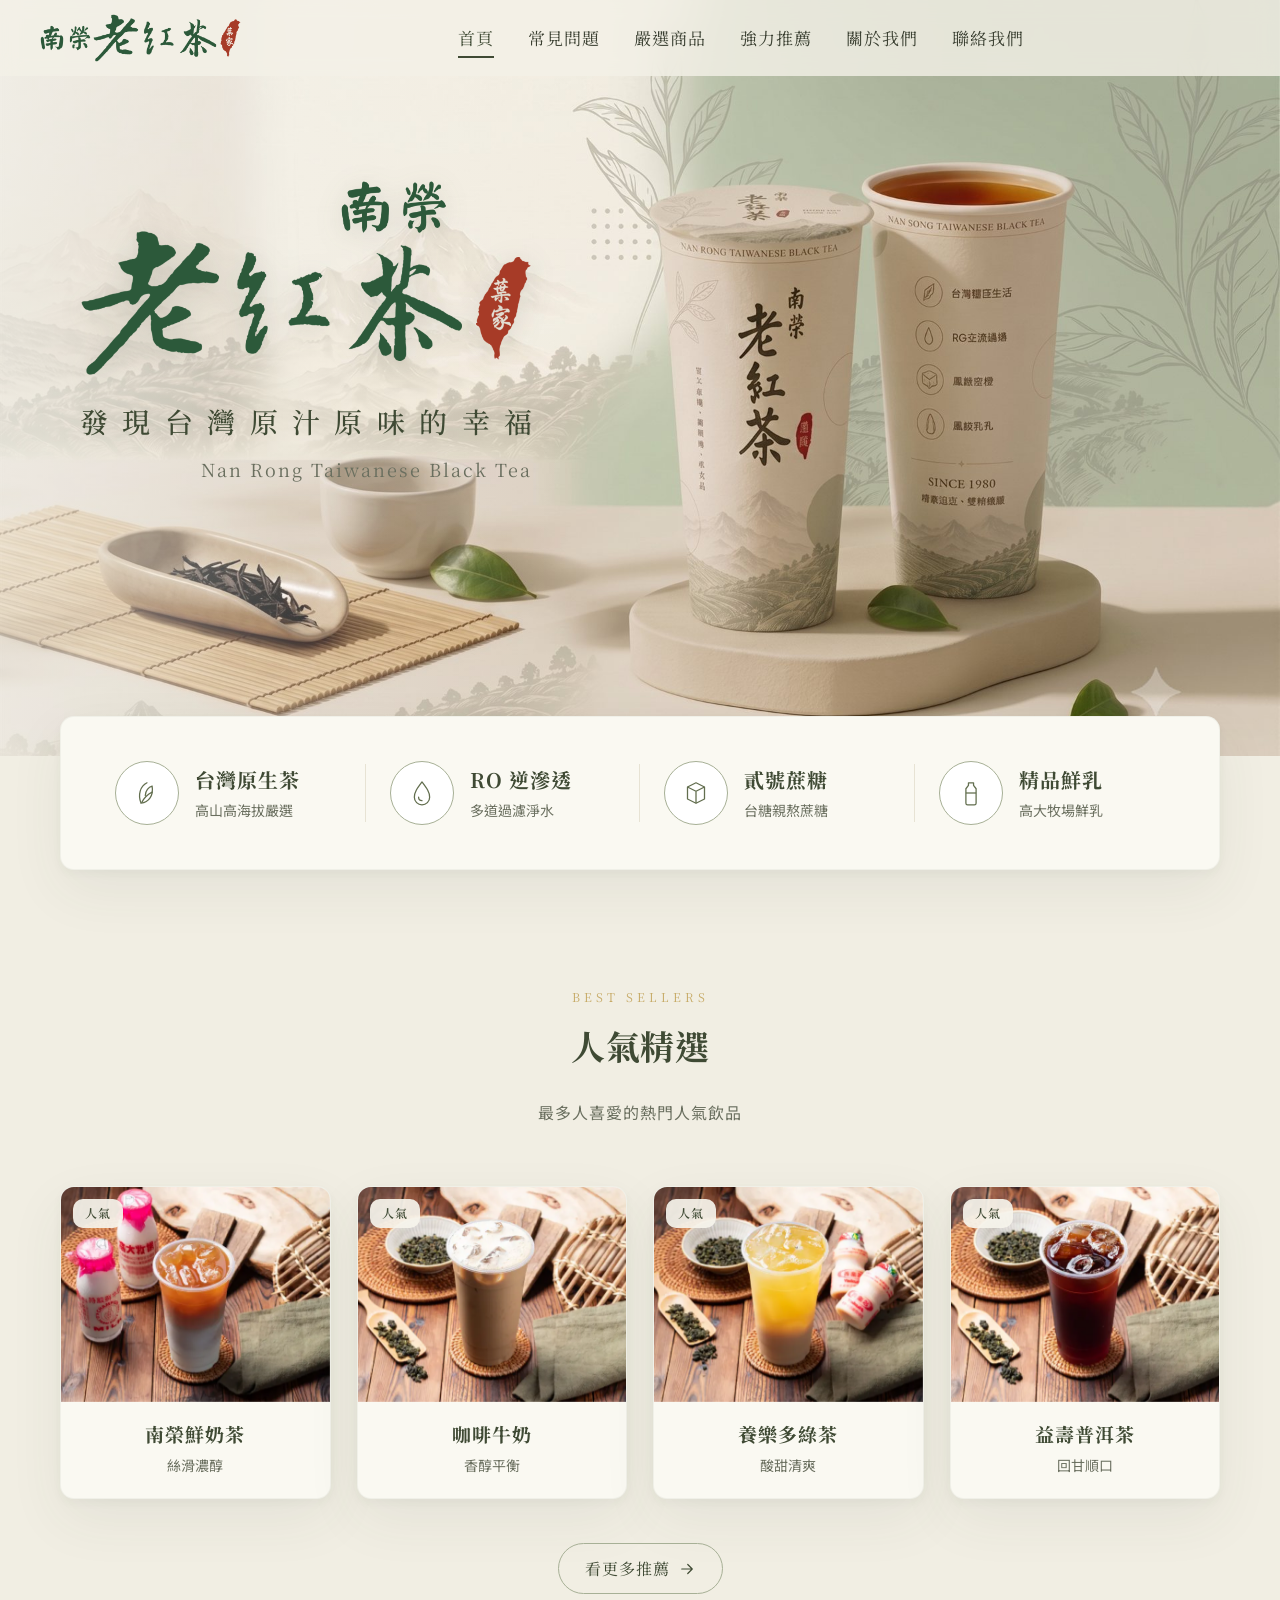
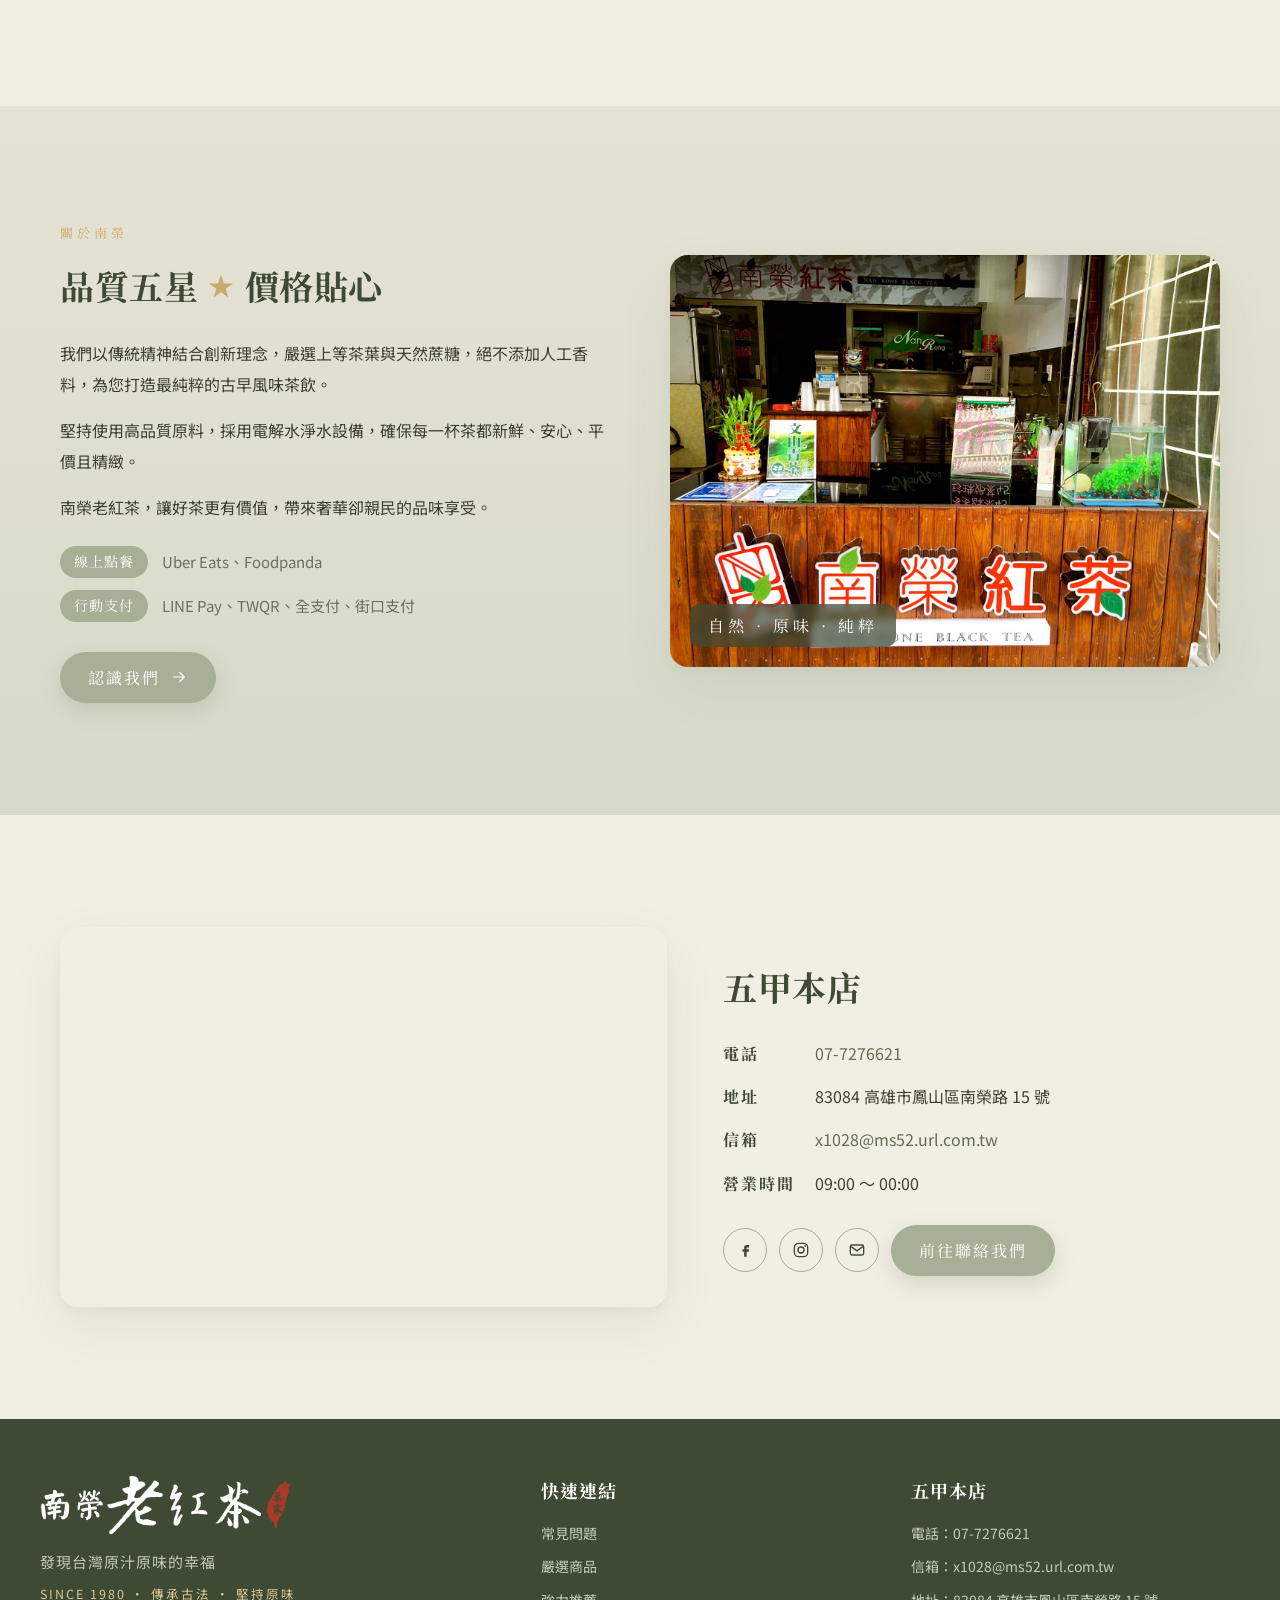
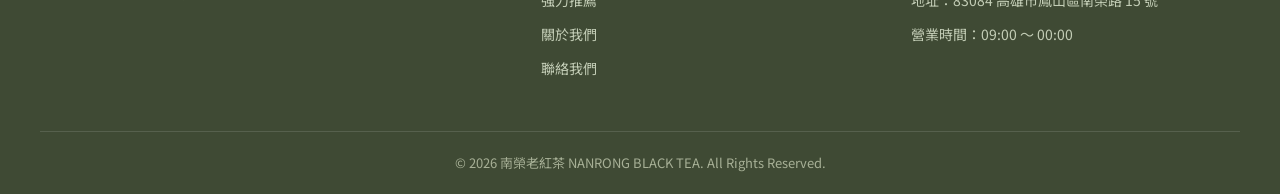
==== index.html @ d25c016e "feat: 效能與 SEO 優化、FAQ 角落裝飾、修正電話連結 - FAQ 新增極簡茶枝線稿裝飾（品牌 sage 色、低透明、手機隱藏） - 首頁標題「臺」改「台」、地圖標記改標「南榮紅茶」 - 修" ====
<!DOCTYPE html>
<html lang="zh-Hant">
<head>
  <meta charset="UTF-8">
  <meta name="viewport" content="width=device-width, initial-scale=1.0">
  <title>南榮老紅茶 | 發現台灣原汁原味的幸福</title>
  <meta name="description" content="南榮老紅茶 - 40年老店，古早味紅茶，堅持傳統工法，嚴選台灣在地好茶，用心製作精品茶飲。五甲本店位於高雄市鳳山區南榮路15號。">
  <link rel="icon" href="images/logo.svg">
  <link rel="canonical" href="https://www.nanrongtea.com.tw/">
  <!-- Open Graph / 社群分享 -->
  <meta property="og:type" content="website">
  <meta property="og:site_name" content="南榮老紅茶">
  <meta property="og:locale" content="zh_TW">
  <meta property="og:title" content="南榮老紅茶 | 發現台灣原汁原味的幸福">
  <meta property="og:description" content="40年老店，古早味紅茶，堅持傳統工法，嚴選台灣在地好茶。五甲本店位於高雄市鳳山區南榮路15號。">
  <meta property="og:image" content="https://www.nanrongtea.com.tw/images/store-front.jpg">
  <meta property="og:url" content="https://www.nanrongtea.com.tw/">
  <meta name="twitter:card" content="summary_large_image">
  <link rel="preconnect" href="https://fonts.googleapis.com">
  <link rel="preconnect" href="https://fonts.gstatic.com" crossorigin>
  <link href="https://fonts.googleapis.com/css2?family=Noto+Serif+TC:wght@400;500;600;700;900&family=Noto+Sans+TC:wght@300;400;500;700&display=swap" rel="stylesheet">
  <link rel="stylesheet" href="css/style.css">
</head>
<body>

  <div id="site-header"></div>

  <!-- ===== Hero（滿版主視覺）===== -->
  <section class="hero" id="home">
    <div class="hero-inner">
      <div class="hero-copy">
        <div class="hero-title">
          <img src="images/hero-vertical.png" alt="南榮老紅茶" class="hero-title-img">
        </div>
        <p class="hero-slogan">發現台灣原汁原味的幸福</p>
        <p class="hero-en">Nan Rong Taiwanese Black Tea</p>
      </div>
    </div>
  </section>

  <!-- ===== Features（四大堅持，呼應杯身）===== -->
  <section class="features">
    <div class="features-card">
      <div class="feature">
        <span class="feature-icon">
          <svg viewBox="0 0 40 40" width="34" height="34"><path d="M20 8C12 12 9 22 13 32c9-1 15-9 13-20-4 1-8 5-8 11" fill="none" stroke="currentColor" stroke-width="1.5" stroke-linecap="round"/><path d="M14 31c3-6 8-10 12-12" fill="none" stroke="currentColor" stroke-width="1.5" stroke-linecap="round"/></svg>
        </span>
        <div class="feature-text">
          <h3>台灣原生茶</h3>
          <p>高山高海拔嚴選</p>
        </div>
      </div>
      <div class="feature">
        <span class="feature-icon">
          <svg viewBox="0 0 40 40" width="34" height="34"><path d="M20 7c6 8 9 12 9 18a9 9 0 0 1-18 0c0-6 3-10 9-18z" fill="none" stroke="currentColor" stroke-width="1.5" stroke-linejoin="round"/><path d="M16 25a4 4 0 0 0 4 4" fill="none" stroke="currentColor" stroke-width="1.5" stroke-linecap="round"/></svg>
        </span>
        <div class="feature-text">
          <h3>RO 逆滲透</h3>
          <p>多道過濾淨水</p>
        </div>
      </div>
      <div class="feature">
        <span class="feature-icon">
          <svg viewBox="0 0 40 40" width="34" height="34"><path d="M20 8l10 5v14l-10 5-10-5V13z" fill="none" stroke="currentColor" stroke-width="1.5" stroke-linejoin="round"/><path d="M10 13l10 5 10-5M20 18v14" fill="none" stroke="currentColor" stroke-width="1.5" stroke-linejoin="round"/></svg>
        </span>
        <div class="feature-text">
          <h3>貳號蔗糖</h3>
          <p>台糖親熬蔗糖</p>
        </div>
      </div>
      <div class="feature">
        <span class="feature-icon">
          <svg viewBox="0 0 40 40" width="34" height="34"><path d="M17 8h6v3l3 4v17a2 2 0 0 1-2 2H16a2 2 0 0 1-2-2V15l3-4z" fill="none" stroke="currentColor" stroke-width="1.5" stroke-linejoin="round"/><path d="M14 20h12" fill="none" stroke="currentColor" stroke-width="1.5"/></svg>
        </span>
        <div class="feature-text">
          <h3>精品鮮乳</h3>
          <p>高大牧場鮮乳</p>
        </div>
      </div>
    </div>
  </section>

  <!-- ===== 人氣精選（兩大平台整合）===== -->
  <section class="ranking">
    <div class="section-head">
      <span class="section-eyebrow">Best Sellers</span>
      <h2 class="section-title center">人氣精選</h2>
      <p class="section-desc">最多人喜愛的熱門人氣飲品</p>
    </div>
    <div class="pop-grid">
      <div class="pop-card"><div class="pop-img"><img src="images/fp-milktea.jpg" alt="南榮鮮奶茶"><span class="pop-tag">人氣</span></div><h3>南榮鮮奶茶</h3><p>絲滑濃醇</p></div>
      <div class="pop-card"><div class="pop-img"><img src="images/fp-coffee.jpg" alt="咖啡牛奶"><span class="pop-tag">人氣</span></div><h3>咖啡牛奶</h3><p>香醇平衡</p></div>
      <div class="pop-card"><div class="pop-img"><img src="images/fp-yakult.jpg" alt="養樂多綠茶"><span class="pop-tag">人氣</span></div><h3>養樂多綠茶</h3><p>酸甜清爽</p></div>
      <div class="pop-card"><div class="pop-img"><img src="images/fp-puer.jpg" alt="益壽普洱茶"><span class="pop-tag">人氣</span></div><h3>益壽普洱茶</h3><p>回甘順口</p></div>
    </div>
    <div class="section-cta">
      <a href="recommend.html" class="btn-outline">看更多推薦
        <svg viewBox="0 0 24 24" width="18" height="18" aria-hidden="true"><path d="M5 12h14M13 6l6 6-6 6" fill="none" stroke="currentColor" stroke-width="1.6" stroke-linecap="round" stroke-linejoin="round"/></svg>
      </a>
    </div>
  </section>

  <!-- ===== About / 品牌故事 (teaser) ===== -->
  <section class="about">
    <div class="about-inner">
      <div class="about-text">
        <span class="about-eyebrow">關於南榮</span>
        <h2 class="section-title">品質五星 <span class="star">★</span> 價格貼心</h2>
        <p>我們以傳統精神結合創新理念，嚴選上等茶葉與天然蔗糖，絕不添加人工香料，為您打造最純粹的古早風味茶飲。</p>
        <p>堅持使用高品質原料，採用電解水淨水設備，確保每一杯茶都新鮮、安心、平價且精緻。</p>
        <p>南榮老紅茶，讓好茶更有價值，帶來奢華卻親民的品味享受。</p>
        <ul class="about-services">
          <li><span>線上點餐</span>Uber Eats、Foodpanda</li>
          <li><span>行動支付</span>LINE Pay、TWQR、全支付、街口支付</li>
        </ul>
        <a href="about.html" class="btn-explore btn-explore--sm">
          認識我們
          <svg viewBox="0 0 24 24" width="18" height="18" aria-hidden="true"><path d="M5 12h14M13 6l6 6-6 6" fill="none" stroke="currentColor" stroke-width="1.6" stroke-linecap="round" stroke-linejoin="round"/></svg>
        </a>
      </div>
      <div class="about-media">
        <img src="images/store-front.jpg" alt="南榮老紅茶 五甲本店門市">
        <span class="about-badge">自然 · 原味 · 純粹</span>
      </div>
    </div>
  </section>

  <!-- ===== 門市資訊 / 聯絡我們 (teaser) ===== -->
  <section class="contact-section" id="contact">
    <div class="contact-inner">
      <div class="contact-map">
        <iframe
          title="南榮老紅茶 五甲本店地圖"
          src="https://www.google.com/maps?q=南榮紅茶+高雄市鳳山區南榮路15號&output=embed"
          loading="lazy" referrerpolicy="no-referrer-when-downgrade"></iframe>
      </div>
      <div class="contact-info">
        <h2 class="section-title">五甲本店</h2>
        <ul class="contact-list">
          <li><span>電話</span><a href="tel:077276621">07-7276621</a></li>
          <li><span>地址</span>83084 高雄市鳳山區南榮路 15 號</li>
          <li><span>信箱</span><a href="mailto:x1028@ms52.url.com.tw">x1028@ms52.url.com.tw</a></li>
          <li><span>營業時間</span>09:00 ～ 00:00</li>
        </ul>
        <div class="contact-social">
          <a href="https://www.facebook.com/profile.php?id=61574625446759" target="_blank" rel="noopener" aria-label="Facebook" class="social-btn"><svg viewBox="0 0 24 24" width="20" height="20"><path d="M14 9h3V6h-3c-1.7 0-3 1.3-3 3v2H9v3h2v6h3v-6h2.5l.5-3H14V9.5c0-.3.2-.5.5-.5z" fill="currentColor"/></svg></a>
          <a href="https://www.instagram.com/nan.rong.black.tea/" target="_blank" rel="noopener" aria-label="Instagram" class="social-btn"><svg viewBox="0 0 24 24" width="20" height="20"><rect x="4" y="4" width="16" height="16" rx="5" fill="none" stroke="currentColor" stroke-width="1.6"/><circle cx="12" cy="12" r="3.6" fill="none" stroke="currentColor" stroke-width="1.6"/><circle cx="17" cy="7" r="1.1" fill="currentColor"/></svg></a>
          <a href="mailto:x1028@ms52.url.com.tw" aria-label="Email" class="social-btn"><svg viewBox="0 0 24 24" width="20" height="20"><rect x="4" y="6" width="16" height="12" rx="2" fill="none" stroke="currentColor" stroke-width="1.6"/><path d="M5 8l7 5 7-5" fill="none" stroke="currentColor" stroke-width="1.6"/></svg></a>
          <a href="contact.html" class="btn-explore btn-explore--sm">前往聯絡我們</a>
        </div>
      </div>
    </div>
  </section>

  <div id="site-footer"></div>

  <script src="js/layout.js"></script>
  <script src="js/main.js"></script>
</body>
</html>
---- css/style.css ----
/* ===== Variables ===== */
:root{
  --cream:#f1eee3;
  --cream-2:#e7e3d4;
  --sage:#a7b096;
  --sage-light:#c0cab1;
  --sage-soft:#d5dac9;
  --green-deep:#3f4a34;
  --green-mid:#626e4e;
  --gold:#c7ab68;
  --gold-soft:#dac693;
  --red:#ab3b2d;
  --text:#3b4032;
  --text-soft:#6a6f5f;
  --serif:'Noto Serif TC',serif;
  --sans:'Noto Sans TC',sans-serif;
  --section-y:112px;
  --content:1160px;   /* 全站統一內容寬度 */

  /* ===== 圓角：不過圓，保留老品牌的穩重 ===== */
  --radius-sm:10px;   /* 小元件：標籤、輸入框 */
  --radius:14px;      /* 主要卡片 */
  --radius-lg:18px;   /* 大型圖片框、地圖、媒體區 */

  /* ===== 陰影：柔和、大擴散、低透明度（雙層） ===== */
  --shadow-sm:
    0 2px 6px rgba(61,74,53,.04),
    0 10px 28px rgba(61,74,53,.05);
  --shadow:
    0 4px 10px rgba(61,74,53,.04),
    0 20px 56px rgba(61,74,53,.07);
  --shadow-hover:
    0 8px 18px rgba(61,74,53,.05),
    0 34px 76px rgba(61,74,53,.10);
}

*{margin:0;padding:0;box-sizing:border-box;}
html{scroll-behavior:smooth;}
body{
  font-family:var(--sans);
  color:var(--text);
  background:var(--cream);
  line-height:1.7;
  overflow-x:hidden;
}
a{text-decoration:none;color:inherit;}
ul{list-style:none;}
img{max-width:100%;display:block;}

/* ===== Header ===== */
.site-header{
  position:fixed;top:0;left:0;right:0;z-index:100;
  background:rgba(243,241,231,.82);
  backdrop-filter:blur(10px);
  transition:box-shadow .3s,background .3s;
}
.site-header.scrolled{box-shadow:0 2px 20px rgba(61,74,53,.08);background:rgba(243,241,231,.95);}
.header-inner{
  max-width:1440px;margin:0 auto;padding:14px 40px;
  display:flex;align-items:center;justify-content:space-between;gap:24px;
}
.logo{display:flex;align-items:center;line-height:1;}
.logo-img{height:48px;width:auto;max-width:250px;display:block;}
.main-nav{display:flex;gap:34px;font-family:var(--serif);}
.nav-link{
  font-size:17px;color:var(--text);position:relative;padding:6px 0;
  transition:color .25s;letter-spacing:1px;
}
.nav-link::after{
  content:"";position:absolute;left:0;bottom:0;height:2px;width:0;
  background:var(--green-deep);transition:width .3s;
}
.nav-link:hover,.nav-link.active{color:var(--green-deep);}
.nav-link.active::after,.nav-link:hover::after{width:100%;}
.header-icons{display:flex;align-items:center;gap:10px;}
.icon-btn{
  width:42px;height:42px;border:1.5px solid var(--sage);border-radius:50%;
  background:transparent;color:var(--green-deep);cursor:pointer;
  display:flex;align-items:center;justify-content:center;transition:all .25s;
}
.icon-btn:hover{background:var(--sage);color:#fff;}
.menu-toggle{display:none;}

/* ===== Hero ===== */
.hero{
  position:relative;min-height:84vh;display:flex;align-items:flex-start;
  padding:clamp(150px,20vh,240px) 40px 96px;overflow:hidden;background-color:#eef0e8;
  background-image:
    linear-gradient(100deg,rgba(245,246,240,.72) 0%,rgba(245,246,240,.3) 24%,rgba(245,246,240,0) 46%),
    url(../images/hero-keyvisual.jpg);
  background-repeat:no-repeat,no-repeat;
  background-position:center,center right;
  background-size:cover,cover;
}
.hero-inner{
  max-width:1440px;margin:0 auto;width:100%;
  position:relative;z-index:2;
}
/* Hero copy */
.hero-copy{position:relative;z-index:3;padding-left:40px;max-width:492px;}
.hero-title{display:flex;align-items:flex-start;}
.hero-title-img{width:470px;max-width:100%;height:auto;display:block;filter:drop-shadow(0 5px 14px rgba(61,74,53,.16));}
.hero-slogan{
  font-family:var(--serif);font-size:28px;font-weight:500;
  color:var(--green-deep);margin:22px 0 8px;
  width:470px;max-width:100%;
  text-align:justify;text-align-last:justify;
}
.hero-tagline{
  display:flex;gap:6px;margin:26px 0 14px;font-family:var(--serif);
}
.hero-en{
  font-family:var(--serif);font-size:18px;letter-spacing:2px;
  color:var(--text-soft);margin:0;text-align:right;
}
.hero-tagline span{
  writing-mode:vertical-rl;font-size:21px;color:var(--text-soft);
  letter-spacing:4px;border-left:1px solid var(--sage);padding-left:8px;
}
.hero-tagline span:first-child{border-left:none;}
.btn-explore{
  display:inline-flex;align-items:center;gap:10px;
  background:var(--sage);color:#fff;font-family:var(--serif);font-size:18px;
  padding:14px 34px;border-radius:40px;letter-spacing:2px;
  transition:all .3s;box-shadow:0 8px 20px rgba(126,140,110,.25);
}
.btn-explore:hover{background:var(--green-mid);transform:translateY(-2px);}

/* Hero visual */
.hero-visual{position:relative;height:560px;display:flex;align-items:center;justify-content:center;}
.visual-circle{
  position:absolute;width:440px;height:440px;border-radius:50%;
  background:radial-gradient(circle at 38% 32%,var(--sage-light),var(--sage));
  right:40px;box-shadow:inset 0 0 70px rgba(61,74,53,.12);
}
/* 金色點陣 + 金弧，點綴大圓 */
.v-dots{
  position:absolute;top:60px;right:70px;width:70px;height:70px;z-index:5;
  background-image:radial-gradient(var(--gold-soft) 2px,transparent 2px);
  background-size:14px 14px;opacity:.7;
}
.v-arc{
  position:absolute;width:300px;height:300px;border-radius:50%;right:110px;bottom:40px;z-index:2;
  border:1.5px solid transparent;border-top-color:var(--gold-soft);border-left-color:var(--gold-soft);
  transform:rotate(-32deg);opacity:.55;
}
.leaf{position:absolute;width:200px;height:280px;opacity:.35;
  background:no-repeat center/contain;
}
.leaf--1{
  left:0;top:60px;transform:rotate(-18deg);
  background-image:url("data:image/svg+xml;utf8,<svg xmlns='http://www.w3.org/2000/svg' viewBox='0 0 200 280'><g fill='none' stroke='%235b6b4c' stroke-width='1.4'><path d='M100 10C40 60 30 160 90 270'/><path d='M92 250C60 200 55 120 96 60'/><path d='M96 220c-30-8-46-40-40-70'/><path d='M97 180c-28-6-42-34-38-60'/><path d='M99 140c-26-6-40-30-36-54'/><path d='M100 100c-22-4-34-24-30-46'/><path d='M96 220c34-14 44-52 30-88'/><path d='M97 180c32-12 40-46 28-78'/><path d='M99 140c28-10 36-40 26-68'/></g></svg>");
}
.leaf--2{
  right:-10px;bottom:20px;width:230px;height:200px;transform:rotate(12deg);
  background-image:url("data:image/svg+xml;utf8,<svg xmlns='http://www.w3.org/2000/svg' viewBox='0 0 230 200'><g fill='none' stroke='%235b6b4c' stroke-width='1.4'><path d='M20 180C90 160 190 120 215 30'/><path d='M60 165c10-40 60-90 120-120'/><path d='M95 150c6-30 40-64 90-88'/><path d='M130 132c4-22 30-46 66-64'/></g></svg>");
}
.product-frame{
  position:relative;z-index:4;width:330px;height:330px;transform:translateX(-10px);
}
.product-img{
  width:100%;height:100%;object-fit:cover;object-position:center;display:block;border-radius:50%;
  border:8px solid #faf9f2;
  box-shadow:0 0 0 1.5px var(--gold-soft),0 26px 50px rgba(61,74,53,.28);
}
.product-badge{
  position:absolute;right:6px;bottom:14px;z-index:5;
  width:74px;height:74px;border-radius:50%;background:var(--red);color:#fff;
  display:flex;align-items:baseline;justify-content:center;gap:2px;
  font-family:var(--serif);font-size:30px;font-weight:900;
  box-shadow:0 10px 22px rgba(120,40,30,.35);border:3px solid #faf9f2;
}
.product-badge small{font-size:13px;font-weight:500;}

/* ===== Features ===== */
.features{padding:0 40px;margin-top:-40px;position:relative;z-index:5;}
.features-card{
  max-width:var(--content);margin:0 auto;background:#faf9f2;
  border-radius:var(--radius);box-shadow:var(--shadow);
  display:grid;grid-template-columns:repeat(4,1fr);
  padding:38px 30px;
}
.feature{
  display:flex;align-items:center;gap:16px;padding:6px 24px;
  position:relative;
}
.feature:not(:last-child)::after{
  content:"";position:absolute;right:0;top:12%;height:76%;width:1px;background:var(--cream-2);
}
.feature-icon{
  color:var(--green-mid);flex-shrink:0;position:relative;
  width:64px;height:64px;display:flex;align-items:center;justify-content:center;
  border:1.5px solid var(--sage);border-radius:50%;background:#fff;
}
.feature-text h3{font-family:var(--serif);font-size:20px;color:var(--green-deep);font-weight:700;letter-spacing:1px;}
.feature-text p{font-size:14px;color:var(--text-soft);margin-top:2px;}

/* ===== Section title (shared) ===== */
.section-title{
  font-family:var(--serif);font-size:34px;color:var(--green-deep);font-weight:700;
  display:flex;align-items:center;gap:10px;margin-bottom:24px;letter-spacing:0.5px;
}
.section-title .star{color:var(--gold);font-size:26px;}
.section-title.center{justify-content:center;}
.section-head{text-align:center;max-width:640px;margin:0 auto 60px;}
.section-eyebrow{
  display:inline-block;font-family:var(--serif);font-size:12px;letter-spacing:4px;
  text-transform:uppercase;color:var(--gold);margin-bottom:10px;
}
.section-desc{font-size:16px;color:var(--text-soft);letter-spacing:1px;}

/* ===== 強力推薦 ===== */
.recommend{padding:var(--section-y) 40px;background:var(--cream);}
.recommend-grid{
  max-width:var(--content);margin:0 auto;display:grid;grid-template-columns:repeat(3,1fr);gap:32px;
}
.rec-card{
  background:#faf9f2;border-radius:var(--radius);overflow:hidden;
  box-shadow:var(--shadow);transition:transform .3s,box-shadow .3s;
}
.rec-card:hover{transform:translateY(-6px);box-shadow:var(--shadow-hover);}
.rec-img{position:relative;aspect-ratio:5/4;overflow:hidden;}
.rec-img img{width:100%;height:100%;object-fit:cover;display:block;transition:transform .5s;}
.rec-card:hover .rec-img img{transform:scale(1.06);}
.rec-badge{
  position:absolute;top:14px;left:14px;background:rgba(247,245,236,.92);color:var(--green-deep);
  font-family:var(--serif);font-size:13px;font-weight:600;padding:5px 14px;border-radius:20px;letter-spacing:1px;
}
.rec-body{padding:22px 24px 26px;}
.rec-body h3{font-family:var(--serif);font-size:23px;color:var(--green-deep);font-weight:700;letter-spacing:1px;margin-bottom:8px;}
.rec-body p{font-size:14.5px;color:var(--text-soft);line-height:1.8;}

/* ===== 嚴選商品 ===== */
.products{padding:var(--section-y) 40px;background:linear-gradient(180deg,var(--cream-2) 0%,var(--sage-soft) 100%);}
.product-grid{
  max-width:var(--content);margin:0 auto;display:grid;
  grid-template-columns:repeat(5,1fr);gap:24px;
}
.prod-card{
  background:#faf9f2;border-radius:var(--radius);overflow:hidden;text-align:center;padding-bottom:18px;
  box-shadow:var(--shadow);transition:transform .3s,box-shadow .3s;
}
.prod-card:hover{transform:translateY(-5px);box-shadow:var(--shadow-hover);}
.prod-img{aspect-ratio:1/1;overflow:hidden;}
.prod-img img{width:100%;height:100%;object-fit:cover;display:block;transition:transform .5s;}
.prod-card:hover .prod-img img{transform:scale(1.07);}
.prod-card h3{font-family:var(--serif);font-size:18px;color:var(--green-deep);font-weight:700;margin:14px 0 4px;letter-spacing:1px;}
.prod-card p{font-size:13px;color:var(--text-soft);}
.products-cta{
  max-width:var(--content);margin:44px auto 0;display:flex;align-items:center;justify-content:center;
  gap:14px;flex-wrap:wrap;font-family:var(--serif);color:var(--green-deep);font-size:17px;
}
.order-btn{color:#fff;font-family:var(--sans);font-weight:700;font-size:15px;padding:11px 26px;border-radius:26px;transition:transform .2s,opacity .2s;}
.order-btn:hover{transform:translateY(-2px);opacity:.92;}
.order-btn--ue{background:#06c167;}
.order-btn--fp{background:#d70f64;}

/* ===== About / 品牌故事 ===== */
.about{padding:var(--section-y) 40px;background:linear-gradient(180deg,var(--cream-2) 0%,var(--sage-soft) 100%);}
.about-inner{max-width:var(--content);margin:0 auto;display:grid;grid-template-columns:1fr 1fr;gap:60px;align-items:center;}
.about-eyebrow{
  display:inline-flex;align-items:center;gap:8px;font-family:var(--serif);
  font-size:13px;color:var(--gold);letter-spacing:4px;margin-bottom:12px;
}
.about-text p{font-size:16px;color:var(--text);margin-bottom:16px;line-height:1.9;}
.about-services{margin:24px 0 30px;display:flex;flex-direction:column;gap:12px;}
.about-services li{
  display:flex;align-items:center;gap:14px;font-size:15px;color:var(--text-soft);
}
.about-services li span{
  flex-shrink:0;background:var(--sage);color:#fff;font-family:var(--serif);
  font-size:14px;padding:4px 14px;border-radius:20px;letter-spacing:1px;
}
.btn-explore--sm{font-size:16px;padding:12px 28px;}
.about-media{
  position:relative;border-radius:18px;overflow:hidden;
  box-shadow:0 24px 50px rgba(61,74,53,.28);aspect-ratio:4/3;
}
.about-media img{width:100%;height:100%;object-fit:cover;display:block;}
.about-badge{
  position:absolute;left:20px;bottom:20px;
  background:rgba(61,74,53,.72);color:#fff;font-family:var(--serif);
  font-size:16px;letter-spacing:4px;padding:8px 18px;border-radius:10px;backdrop-filter:blur(3px);
}

/* ===== 門市 / 聯絡 ===== */
.contact-section{padding:var(--section-y) 40px;background:var(--cream);}
.contact-inner{max-width:var(--content);margin:0 auto;display:grid;grid-template-columns:1.1fr .9fr;gap:56px;align-items:center;}
.contact-map{border-radius:18px;overflow:hidden;box-shadow:0 20px 44px rgba(61,74,53,.16);height:380px;}
.contact-map iframe{width:100%;height:100%;border:0;display:block;}
.contact-list{display:flex;flex-direction:column;gap:16px;margin-bottom:28px;}
.contact-list li{display:flex;align-items:baseline;gap:16px;font-size:16px;color:var(--text);}
.contact-list li span{
  flex-shrink:0;width:76px;font-family:var(--serif);color:var(--green-deep);
  font-weight:700;letter-spacing:2px;
}
.contact-list a{color:var(--green-mid);transition:color .2s;}
.contact-list a:hover{color:var(--green-deep);}
.contact-social{display:flex;align-items:center;gap:12px;flex-wrap:wrap;}
.social-btn{
  width:44px;height:44px;border-radius:50%;border:1.5px solid var(--sage);
  display:flex;align-items:center;justify-content:center;color:var(--green-deep);transition:all .25s;
}
.social-btn:hover{background:var(--sage);color:#fff;}
.line-btn{
  background:#06c755;color:#fff;font-family:var(--serif);font-size:15px;
  padding:11px 22px;border-radius:24px;letter-spacing:1px;transition:opacity .2s;
}
.line-btn:hover{opacity:.88;}

/* ===== Footer ===== */
.site-footer{background:var(--green-deep);color:#d7ddca;padding:56px 40px 0;}
.footer-inner{
  max-width:1320px;margin:0 auto;display:grid;
  grid-template-columns:1.4fr 1fr 1fr;gap:40px;padding-bottom:40px;
}
.footer-logo-img{height:60px;width:auto;max-width:100%;display:block;}
.footer-brand p{margin-top:14px;font-size:15px;color:var(--sage-light);letter-spacing:1px;}
.footer-since{margin-top:8px !important;font-size:12.5px !important;color:var(--gold-soft) !important;letter-spacing:2px !important;}
.footer-col h4{font-family:var(--serif);font-size:18px;color:#fff;margin-bottom:16px;letter-spacing:1px;}
.footer-col a,.footer-col p{display:block;font-size:14px;color:#c3cdb6;margin-bottom:10px;transition:color .2s;}
.footer-col a:hover{color:#fff;}
.footer-bottom{border-top:1px solid rgba(255,255,255,.12);padding:20px 0;text-align:center;}
.footer-bottom p{font-size:13px;color:var(--sage);}

/* rec-card as link */
a.rec-card{display:block;color:inherit;}

/* section CTA */
.section-cta{text-align:center;margin-top:44px;}

/* ===== Page Banner (sub pages) ===== */
.page-banner{
  position:relative;overflow:hidden;padding:150px 40px 60px;text-align:center;
  background:
    radial-gradient(circle at 85% 20%, var(--sage-soft) 0 14%, transparent 14.5%),
    linear-gradient(180deg,var(--cream) 0%,var(--cream-2) 100%);
}
.banner-inner{position:relative;z-index:2;}
.banner-eyebrow{
  display:inline-block;font-family:var(--serif);font-size:12px;letter-spacing:4px;
  text-transform:uppercase;color:var(--gold);margin-bottom:10px;
}
.banner-title{
  font-family:var(--serif);font-size:46px;font-weight:900;color:var(--green-deep);
  letter-spacing:3px;line-height:1.2;
}
.banner-title::after{content:"";display:block;width:56px;height:3px;background:var(--sage);margin:16px auto 0;border-radius:2px;}
.banner-sub{margin-top:18px;font-size:16px;color:var(--text-soft);letter-spacing:1px;}

/* ===== Menu ===== */
.menu{padding:70px 40px;background:var(--cream);}
/* 分類頁籤 */
.menu-tabs{
  position:sticky;top:70px;z-index:30;
  display:flex;gap:8px;justify-content:center;flex-wrap:nowrap;overflow-x:auto;
  padding:14px 16px;margin:0 -40px 34px;background:rgba(241,238,227,.94);
  backdrop-filter:blur(8px);border-bottom:1px solid var(--cream-2);scrollbar-width:none;
}
.menu-tabs::-webkit-scrollbar{display:none;}
.menu-tab{
  flex-shrink:0;font-family:var(--serif);font-size:16px;letter-spacing:1px;
  padding:9px 20px;border-radius:24px;border:1.5px solid transparent;
  color:var(--text-soft);background:transparent;cursor:pointer;white-space:nowrap;transition:all .22s;
}
.menu-tab:hover{color:var(--green-deep);border-color:var(--sage);}
.menu-tab.active{background:var(--green-mid);color:#fff;border-color:var(--green-mid);}
.menu-panels{max-width:1000px;margin:0 auto;}
.menu-panel{display:none;}
.menu-panel.active{display:block;animation:menuFade .35s ease;}
@keyframes menuFade{from{opacity:0;transform:translateY(12px);}to{opacity:1;transform:none;}}
.menu-panel .menu-cat{max-width:640px;margin:0 auto;}
.menu-two{column-count:2;column-gap:54px;column-rule:1px solid var(--cream-2);}
.menu-two li{break-inside:avoid;}
.menu-cat{
  background:#faf9f2;border-radius:16px;padding:28px 34px;
  box-shadow:0 12px 30px rgba(61,74,53,.08);
}
.menu-cat-title{
  font-family:var(--serif);font-size:23px;color:var(--green-deep);font-weight:700;
  letter-spacing:2px;padding-bottom:14px;margin-bottom:8px;border-bottom:2px solid var(--sage-soft);
  display:flex;align-items:center;gap:10px;
}
.menu-cat-title::before{content:"";width:8px;height:22px;background:var(--sage);border-radius:3px;}
.menu-list li{
  display:grid;grid-template-columns:1fr auto;align-items:center;gap:12px;padding:11px 0;
  border-bottom:1px dashed rgba(91,107,76,.2);
}
.menu-list li:last-child{border-bottom:none;}
.mi-name{font-size:16px;color:var(--text);}
.mi-name .hot,.mi-name .thumb{font-style:normal;font-size:14px;}
.mi-prices{display:flex;justify-content:flex-end;gap:8px;}
.mi-cup,.mi-bottle{
  font-family:var(--serif);font-size:14px;font-weight:700;white-space:nowrap;text-align:center;
  padding:5px 0;border-radius:20px;letter-spacing:.5px;
}
.mi-cup{background:var(--sage-soft);color:var(--green-deep);}
.mi-bottle{background:#efe4c9;color:#8a6d2f;}
/* 同時有杯／瓶的分類：固定欄位，杯與瓶各自對齊成一直排 */
.menu-list--dual .mi-prices{display:grid;grid-template-columns:64px 78px;gap:10px;}
.menu-list--dual .mi-cup{grid-column:1;}
.menu-list--dual .mi-bottle{grid-column:2;}
/* 單一價（僅杯裝）分類：杯標籤固定寬度、靠右對齊 */
.menu-list:not(.menu-list--dual) .mi-cup{min-width:64px;}

/* ===== Menu notes ===== */
.menu-notes{padding:70px 40px;background:linear-gradient(180deg,var(--cream-2) 0%,var(--sage-soft) 100%);}
.notes-inner{max-width:var(--content);margin:0 auto;display:grid;grid-template-columns:1fr 1fr;gap:44px;}
.notes-title{
  font-family:var(--serif);font-size:22px;color:var(--green-deep);font-weight:700;
  letter-spacing:2px;margin-bottom:18px;
}
.notes-list li{font-size:15px;color:var(--text);line-height:1.9;margin-bottom:12px;padding-left:18px;position:relative;}
.notes-list li::before{content:"";position:absolute;left:0;top:12px;width:7px;height:7px;border-radius:50%;background:var(--sage);}
.notes-list b{color:var(--green-deep);}
.notes-list.plain li{color:var(--text-soft);}

/* ===== Gallery ===== */
.gallery{padding:80px 40px;background:var(--cream);}
.gallery-grid{max-width:var(--content);margin:0 auto;display:grid;grid-template-columns:repeat(4,1fr);gap:18px;}
.gallery-item{position:relative;aspect-ratio:1/1;overflow:hidden;border-radius:14px;box-shadow:0 10px 26px rgba(61,74,53,.1);}
.gallery-caption{
  position:absolute;left:0;right:0;bottom:0;z-index:2;pointer-events:none;
  padding:30px 14px 14px;text-align:center;
  font-family:var(--serif);font-size:16px;font-weight:600;letter-spacing:1.5px;color:#fff;
  background:linear-gradient(to top,rgba(45,52,38,.72) 0%,rgba(45,52,38,.35) 55%,rgba(45,52,38,0) 100%);
  text-shadow:0 1px 3px rgba(0,0,0,.35);
}
.gallery-item img{width:100%;height:100%;object-fit:cover;display:block;transition:transform .5s;}
.gallery-item:hover img{transform:scale(1.08);}

/* ===== Feature list (強力推薦頁) ===== */
.feature-list{padding:70px 40px;background:var(--cream);}
.fl-inner{max-width:var(--content);margin:0 auto;display:flex;flex-direction:column;gap:56px;}
.fl-item{display:grid;grid-template-columns:1fr 1fr;gap:48px;align-items:center;}
.fl-item.reverse .fl-img{order:2;}
.fl-img{border-radius:18px;overflow:hidden;box-shadow:0 22px 48px rgba(61,74,53,.2);aspect-ratio:5/4;}
.fl-img img{width:100%;height:100%;object-fit:cover;display:block;transition:transform .6s;}
.fl-item:hover .fl-img img{transform:scale(1.05);}
.fl-body h2{font-family:var(--serif);font-size:28px;color:var(--green-deep);font-weight:700;letter-spacing:1px;line-height:1.4;margin-bottom:16px;}
.fl-slash{color:var(--sage);font-weight:400;}
.fl-tag{font-size:20px;color:var(--gold);}
.fl-body p{font-size:16px;color:var(--text-soft);line-height:1.9;margin-bottom:18px;}
.fl-price{display:inline-block;font-family:var(--serif);font-size:18px;font-weight:700;color:var(--red);letter-spacing:1px;}

/* ===== About page ===== */
.about-page{padding:70px 40px 90px;background:var(--cream);}
.ap-inner{max-width:var(--content);margin:0 auto;}
.ap-logo{text-align:center;margin-bottom:40px;}
.ap-logo img{width:380px;max-width:84%;height:auto;display:inline-block;}
.ap-slogan{font-family:var(--serif);font-size:26px;font-weight:500;color:var(--green-deep);margin-top:22px;letter-spacing:3px;}
.ap-en{font-family:var(--serif);font-size:16px;letter-spacing:2px;color:var(--text-soft);margin-top:8px;}
.ap-lead{font-family:var(--serif);font-size:19px;color:var(--text);line-height:2;text-align:center;margin-bottom:46px;letter-spacing:.05em;}
.ap-block{margin-bottom:38px;padding-left:22px;border-left:4px solid var(--sage);}
.ap-block h2{font-family:var(--serif);font-size:25px;color:var(--green-deep);font-weight:700;letter-spacing:.03em;line-height:1.5;margin-bottom:12px;}
.ap-block h2 .star{color:var(--gold);}
.ap-block p{font-family:var(--serif);font-size:18px;color:var(--text-soft);line-height:2;letter-spacing:.05em;}
.ap-closing{font-family:var(--serif);font-size:18px;color:var(--text);line-height:2;margin:40px 0;padding:28px 32px;background:#faf9f2;border-radius:14px;letter-spacing:.05em;}
.ap-photo{border-radius:18px;overflow:hidden;box-shadow:0 22px 48px rgba(61,74,53,.2);}
.ap-photo img{width:100%;display:block;}

/* ===== Contact page ===== */
.contact-page{padding:70px 40px 90px;background:var(--cream);}
.cp-inner{max-width:var(--content);margin:0 auto;display:grid;grid-template-columns:1.25fr .75fr;gap:56px;align-items:start;}
.cp-intro{font-size:15.5px;color:var(--text-soft);line-height:1.9;margin-bottom:26px;}
.cp-form .cp-row{margin-bottom:20px;}
.cp-form label{display:block;font-family:var(--serif);font-size:15px;color:var(--green-deep);letter-spacing:1px;}
.cp-form .req{color:var(--red);}
.cp-form input,.cp-form textarea{
  width:100%;margin-top:8px;padding:12px 14px;font-family:var(--sans);font-size:15px;
  border:1.5px solid var(--sage-soft);border-radius:10px;background:#faf9f2;color:var(--text);
  transition:border-color .2s;
}
.cp-form input:focus,.cp-form textarea:focus{outline:none;border-color:var(--sage);}
.cp-form textarea{resize:vertical;}
.cp-submit{
  margin-top:6px;background:var(--sage);color:#fff;font-family:var(--serif);font-size:17px;
  padding:12px 40px;border:none;border-radius:26px;letter-spacing:2px;cursor:pointer;
  transition:background .25s,transform .2s;
}
.cp-submit:hover{background:var(--green-mid);transform:translateY(-2px);}
.cp-info{background:#faf9f2;border-radius:16px;padding:32px 30px;box-shadow:0 14px 34px rgba(61,74,53,.1);}
.cp-store{font-family:var(--serif);font-size:24px;color:var(--green-deep);font-weight:700;letter-spacing:2px;margin-bottom:20px;}
.cp-map{max-width:var(--content);margin:56px auto 0;height:420px;border-radius:18px;overflow:hidden;box-shadow:0 20px 44px rgba(61,74,53,.16);}
.cp-map iframe{width:100%;height:100%;border:0;display:block;}

/* ===== News page ===== */
.news-page{padding:70px 40px 90px;background:var(--cream);}
.np-inner{max-width:var(--content);margin:0 auto;}
.news-list{display:flex;flex-direction:column;}
.news-item{display:flex;align-items:center;gap:16px;padding:18px 6px;border-bottom:1px dashed rgba(91,107,76,.28);transition:background .2s;}
.news-item:hover{background:#faf9f2;}
.tag{flex-shrink:0;font-size:13px;padding:4px 14px;border-radius:5px;font-family:var(--serif);letter-spacing:1px;color:var(--green-deep);}
.tag--event{background:#e4dca2;}
.tag--new{background:#c9d3ac;}
.tag--sale{background:#dcd3b4;}
.tag--notice{background:#cfd6c2;}
.news-item a{flex:1;font-size:16px;color:var(--text);transition:color .2s;}
.news-item a:hover{color:var(--green-deep);}
.news-item time{font-size:14px;color:var(--text-soft);flex-shrink:0;font-family:var(--serif);}
.np-hint{margin-top:24px;font-size:14px;color:var(--text-soft);text-align:center;}

/* ===== 山巒茶園裝飾帶已移除（山嵐曲線）===== */
.site-footer{position:relative;}

/* best-seller meta */
.rec-meta{display:inline-block;margin-top:12px;font-size:13.5px;color:var(--red);font-weight:500;letter-spacing:.5px;}

/* ===== 人氣精選（兩大平台整合）===== */
.ranking{padding:var(--section-y) 40px;background:var(--cream);}
.pop-grid{max-width:var(--content);margin:0 auto;display:grid;grid-template-columns:repeat(4,1fr);gap:26px;}
.pop-card{
  background:#faf9f2;border-radius:var(--radius);overflow:hidden;text-align:center;padding-bottom:20px;
  box-shadow:var(--shadow);transition:transform .3s,box-shadow .3s;
}
.pop-card:hover{transform:translateY(-6px);box-shadow:var(--shadow-hover);}
.pop-img{position:relative;aspect-ratio:5/4;overflow:hidden;}
.pop-img img{width:100%;height:100%;object-fit:cover;display:block;transition:transform .5s;}
.pop-card:hover .pop-img img{transform:scale(1.06);}
.pop-tag{
  position:absolute;top:12px;left:12px;background:rgba(247,245,236,.92);color:var(--green-deep);
  font-family:var(--serif);font-size:12px;font-weight:600;padding:4px 12px;border-radius:20px;letter-spacing:1px;
}
.pop-card h3{font-family:var(--serif);font-size:19px;color:var(--green-deep);font-weight:700;margin:16px 0 4px;letter-spacing:1px;}
.pop-card p{font-size:14px;color:var(--text-soft);}

/* outline button */
.btn-outline{
  display:inline-flex;align-items:center;gap:8px;font-family:var(--serif);font-size:16px;
  color:var(--green-deep);border:1.5px solid var(--sage);padding:11px 26px;border-radius:26px;
  letter-spacing:1px;transition:all .25s;
}
.btn-outline:hover{background:var(--sage);color:#fff;}

/* ===== FAQ ===== */
.faq{position:relative;overflow:hidden;padding:70px 40px;background:var(--cream);}
.faq-inner{position:relative;z-index:1;max-width:var(--content);margin:0 auto;}
/* 角落茶枝裝飾：留白呼吸感，不搶內容 */
.faq-decor{
  position:absolute;z-index:0;right:-26px;bottom:-40px;
  width:210px;height:auto;color:var(--sage);opacity:.15;
  pointer-events:none;user-select:none;
}
.faq-item{
  background:#faf9f2;border-radius:14px;margin-bottom:16px;overflow:hidden;
  box-shadow:0 8px 22px rgba(61,74,53,.07);border:1px solid rgba(169,183,154,.3);
}
.faq-item summary{
  list-style:none;cursor:pointer;padding:22px 56px 22px 26px;position:relative;
  font-family:var(--serif);font-size:18px;font-weight:700;color:var(--green-deep);letter-spacing:.5px;
}
.faq-item summary::-webkit-details-marker{display:none;}
.faq-item summary::before{content:"Q";position:absolute;left:26px;display:none;}
.faq-item summary::after{
  content:"";position:absolute;right:26px;top:50%;width:11px;height:11px;
  border-right:2px solid var(--sage);border-bottom:2px solid var(--sage);
  transform:translateY(-70%) rotate(45deg);transition:transform .25s;
}
.faq-item[open] summary::after{transform:translateY(-30%) rotate(-135deg);}
.faq-a{padding:0 26px 24px;font-size:15.5px;color:var(--text-soft);line-height:1.9;}
.faq-a a{color:var(--green-mid);}
.faq-cta{position:relative;z-index:1;max-width:var(--content);margin:40px auto 0;text-align:center;}
.faq-cta p{font-size:16px;color:var(--text-soft);margin-bottom:20px;}
.faq-links{display:flex;gap:14px;justify-content:center;flex-wrap:wrap;}

/* ===== Reveal animation ===== */
.reveal{opacity:0;transform:translateY(30px);transition:opacity .8s ease,transform .8s ease;}
.reveal.visible{opacity:1;transform:none;}

/* ===== Responsive ===== */
@media(max-width:1080px){
  .hero-title-img{width:400px;}
  .hero-copy{padding-left:20px;}
  .features-card{grid-template-columns:repeat(2,1fr);gap:20px 0;}
  .feature:nth-child(2)::after{display:none;}
  .product-grid{grid-template-columns:repeat(4,1fr);}
  .gallery-grid{grid-template-columns:repeat(3,1fr);}
}
@media(max-width:860px){
  .main-nav{
    position:fixed;top:70px;right:0;width:70%;max-width:300px;height:calc(100vh - 70px);
    background:var(--cream);flex-direction:column;gap:0;padding:20px 30px;
    transform:translateX(100%);transition:transform .35s;box-shadow:-8px 0 30px rgba(0,0,0,.1);
  }
  .main-nav.open{transform:translateX(0);}
  .nav-link{padding:16px 0;border-bottom:1px solid var(--cream-2);width:100%;font-size:18px;}
  .menu-toggle{display:flex;}
  .header-inner{padding:12px 20px;}
  .hero{
    min-height:auto;padding:120px 20px 80px;
    background-image:
      linear-gradient(180deg,rgba(245,246,240,.82) 0%,rgba(245,246,240,.4) 40%,rgba(245,246,240,.7) 100%),
      url(../images/hero-keyvisual.jpg);
    background-position:center,center right;background-size:cover,cover;
  }
  .hero-copy{padding-left:0;max-width:100%;text-align:center;}
  .hero-title{justify-content:center;}
  .hero-tagline{justify-content:center;}
  .hero-slogan{text-align:center;}
  .hero-en{text-align:center;}
  .hero-title-img{width:360px;max-width:88%;}
  .recommend-grid{grid-template-columns:1fr;gap:24px;}
  .pop-grid{grid-template-columns:repeat(2,1fr);}
  .product-grid{grid-template-columns:repeat(3,1fr);}
  .about-inner{grid-template-columns:1fr;gap:40px;}
  .contact-inner{grid-template-columns:1fr;gap:36px;}
  .footer-inner{grid-template-columns:1fr;gap:28px;}
  .menu-two{column-count:1;}
  .menu-panel .menu-cat:has(.menu-two){max-width:580px;}
  .notes-inner{grid-template-columns:1fr;gap:32px;}
  .fl-item{grid-template-columns:1fr;gap:24px;}
  .fl-item.reverse .fl-img{order:0;}
  .cp-inner{grid-template-columns:1fr;gap:36px;}
  .banner-title{font-size:38px;}
}
@media(max-width:520px){
  .faq-decor{display:none;}
  .features-card{grid-template-columns:1fr;}
  .feature:not(:last-child)::after{display:none;}
  .feature{border-bottom:1px solid var(--cream-2);padding-bottom:16px;}
  .hero-title-img{width:290px;}
  .visual-circle{width:320px;height:320px;right:auto;}
  .product-frame{width:250px;height:250px;transform:none;}
  .product-badge{width:58px;height:58px;font-size:24px;}
  .v-dots{right:30px;top:30px;}
  .v-arc{right:40px;width:230px;height:230px;}
  .about,.contact-section,.recommend,.products,.ranking{padding:60px 20px;}
  .contact-map,.cp-map{height:300px;}
  .product-grid{grid-template-columns:repeat(2,1fr);gap:16px;}
  .gallery-grid{grid-template-columns:repeat(2,1fr);}
  .page-banner{padding:120px 20px 50px;}
  .banner-title{font-size:32px;letter-spacing:4px;}
  .menu,.menu-notes,.gallery,.feature-list,.about-page,.contact-page,.news-page{padding:56px 20px;}
  .menu-tabs{justify-content:flex-start;margin:0 -20px 28px;top:64px;}
  .menu-cat{padding:24px 20px;}
  .fl-body h2{font-size:23px;}
}

/* ===== 現代優雅：柔和陰影 × 穩重圓角（統一卡片語彙）===== */
.features-card,
.rec-card,
.pop-card,
.prod-card,
.cp-info,
.faq-item,
.menu-cat{
  border-radius:var(--radius);
  box-shadow:var(--shadow);
  border:1px solid rgba(61,74,53,.05);
  transition:transform .35s cubic-bezier(.22,1,.36,1),
             box-shadow .35s cubic-bezier(.22,1,.36,1);
}
.rec-card:hover,
.pop-card:hover,
.prod-card:hover{
  transform:translateY(-4px);
  box-shadow:var(--shadow-hover);
}
.about-media,
.fl-img,
.ap-photo,
.contact-map,
.cp-map,
.gallery-item{
  border-radius:var(--radius-lg);
  box-shadow:var(--shadow);
}
.pop-tag,
.rec-badge,
.tag,
.cp-form input,
.cp-form textarea{
  border-radius:var(--radius-sm);
}

/* ===== 圖片懸停：輕微放大 + 亮度微升（平滑過渡）===== */
.rec-img img,
.pop-img img,
.prod-img img,
.fl-img img,
.gallery-item img{
  transition:transform .45s cubic-bezier(.22,1,.36,1),filter .45s ease;
  will-change:transform,filter;
}
.fl-img img{width:100%;height:100%;object-fit:cover;display:block;}
.rec-card:hover .rec-img img,
.pop-card:hover .pop-img img,
.prod-card:hover .prod-img img,
.fl-img:hover img,
.gallery-item:hover img{
  transform:scale(1.05);
  filter:brightness(1.08);
}
@media(prefers-reduced-motion:reduce){
  .rec-img img,.pop-img img,.prod-img img,.fl-img img,.gallery-item img{transition:none;}
  .rec-card:hover .rec-img img,
  .pop-card:hover .pop-img img,
  .prod-card:hover .prod-img img,
  .fl-img:hover img,
  .gallery-item:hover img{transform:none;filter:none;}
}
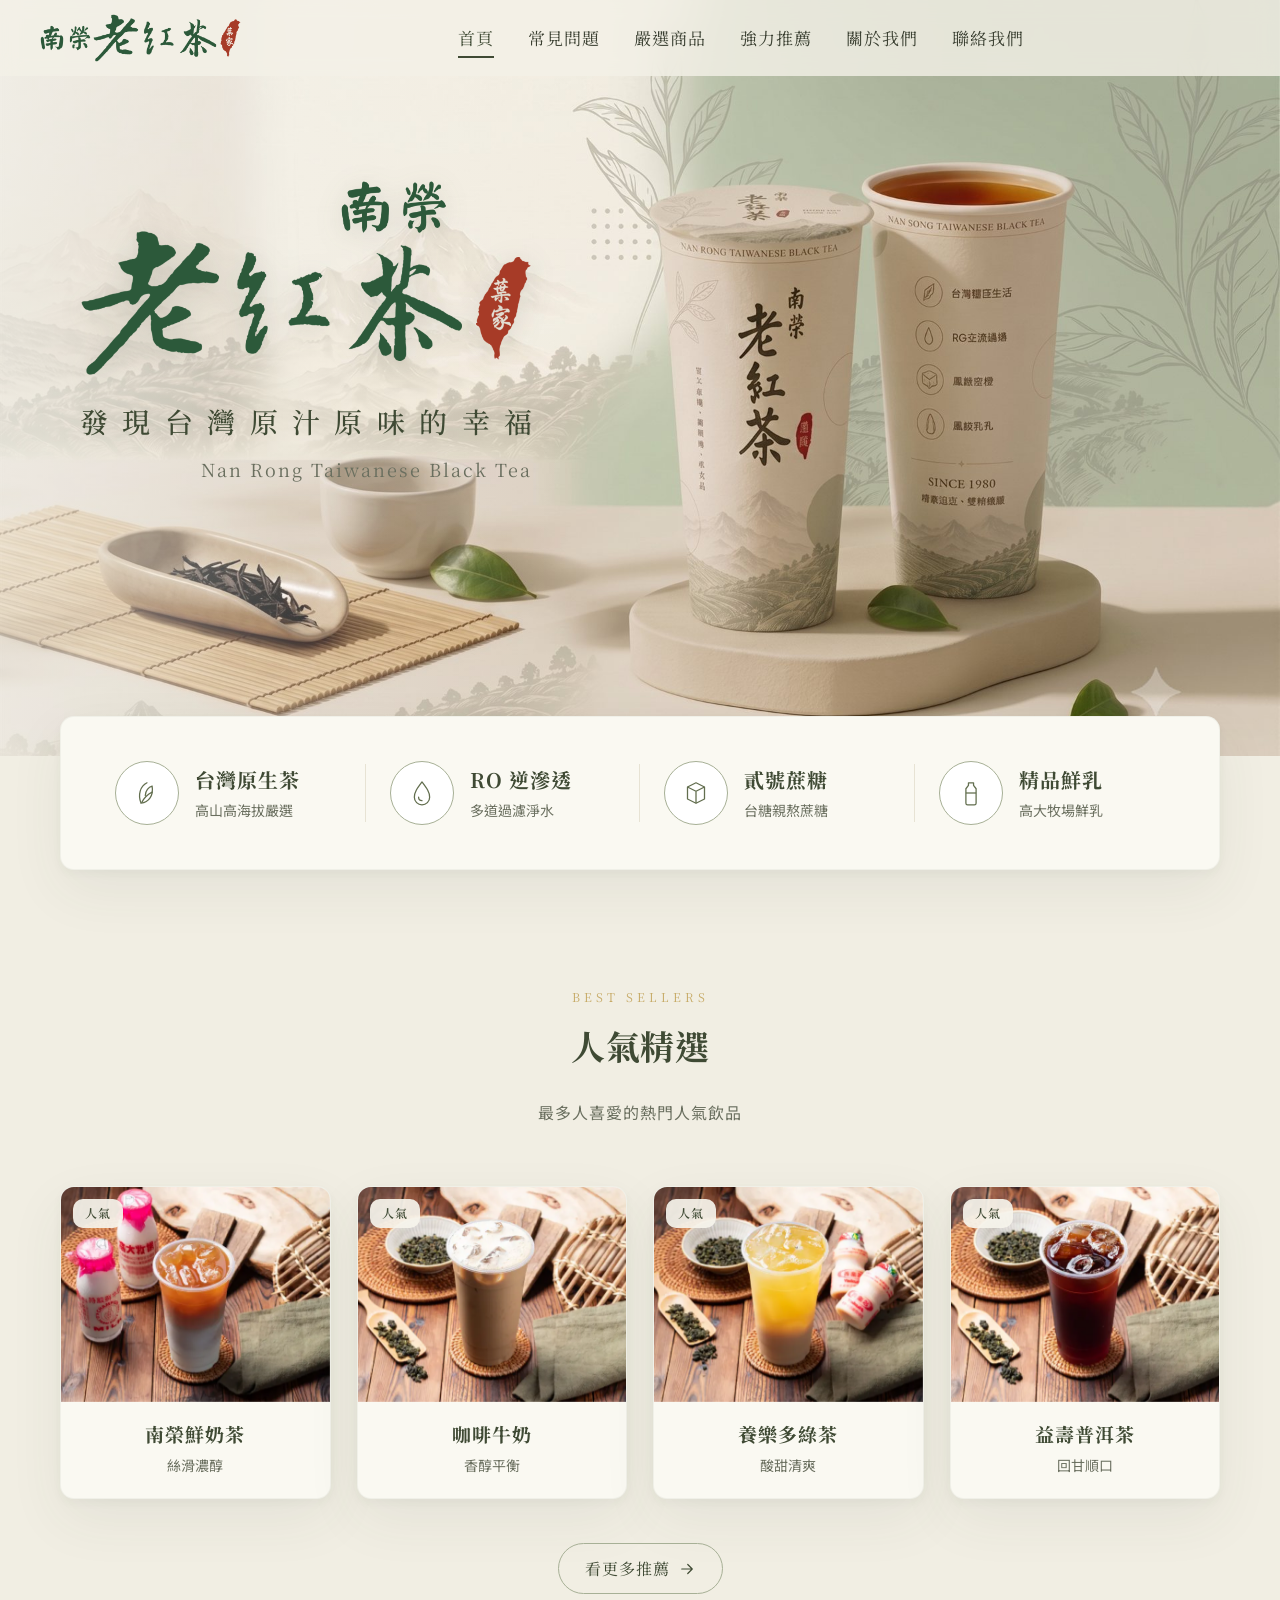
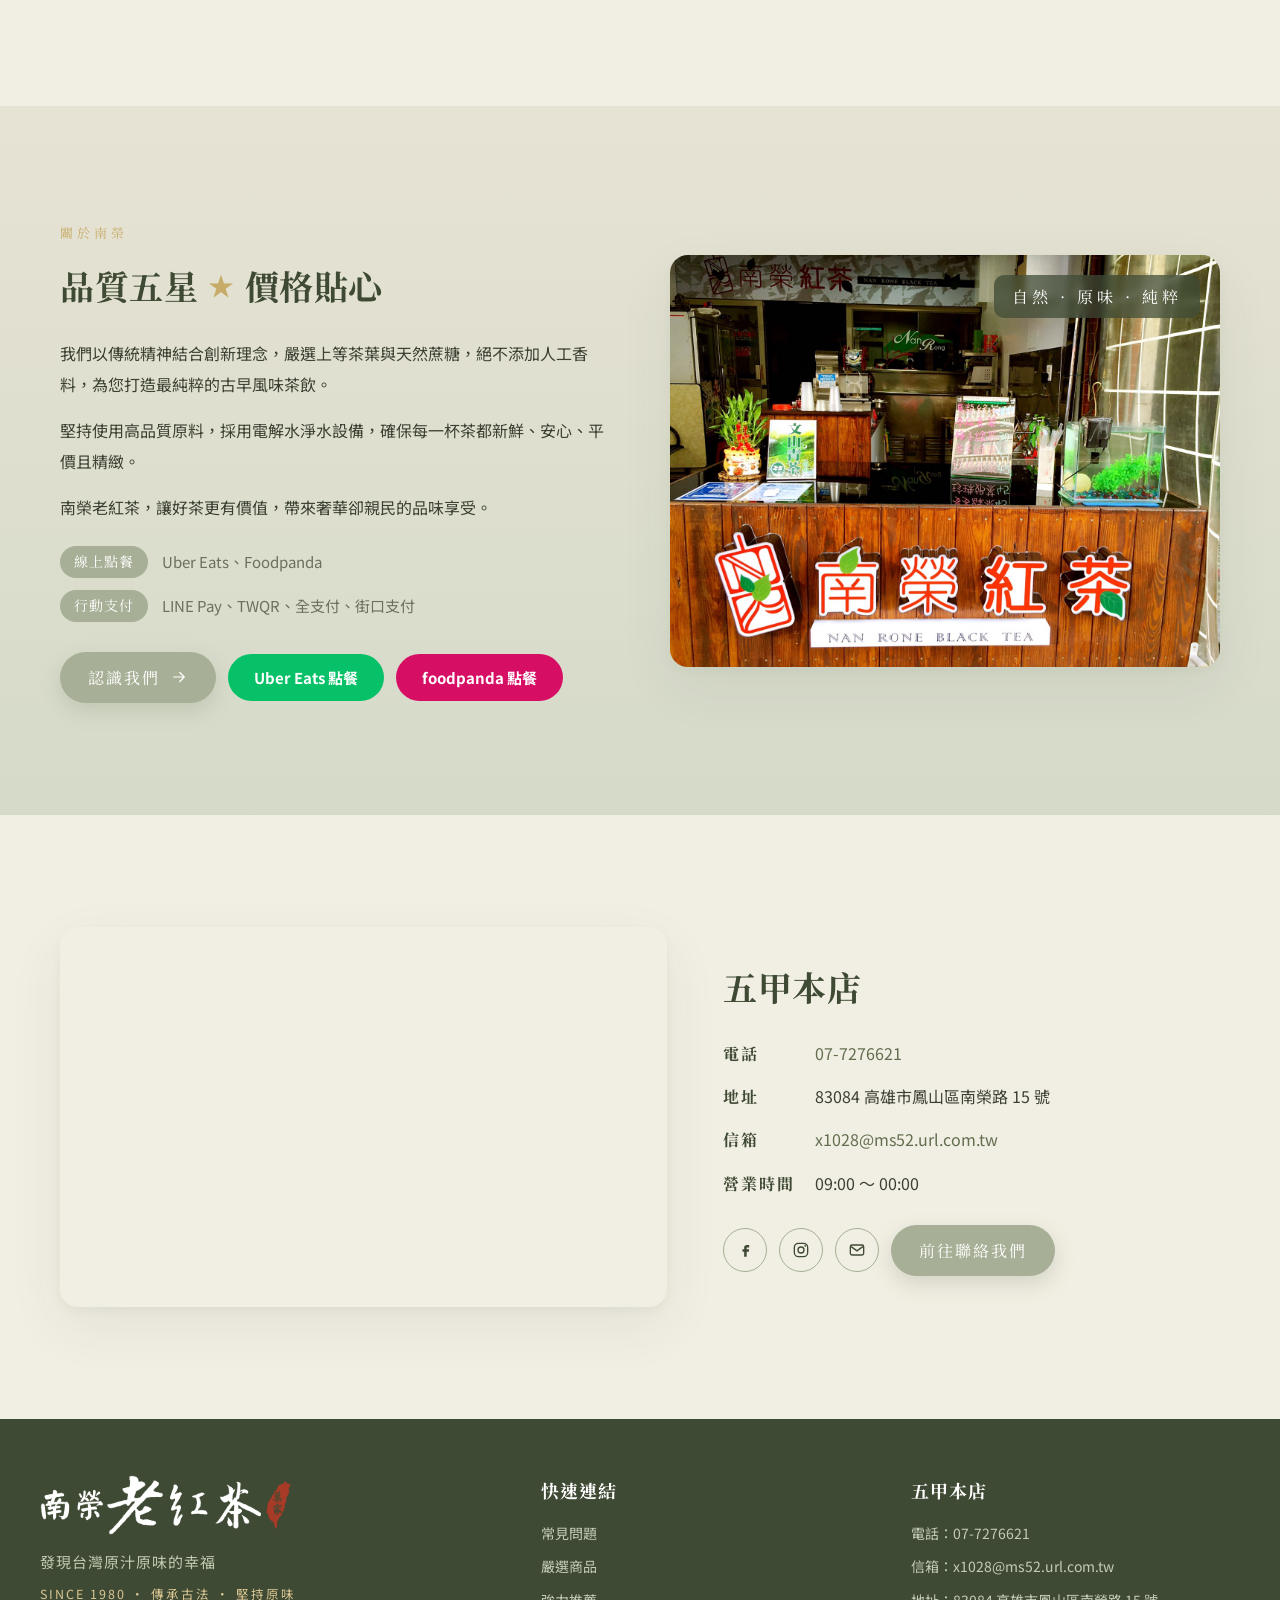
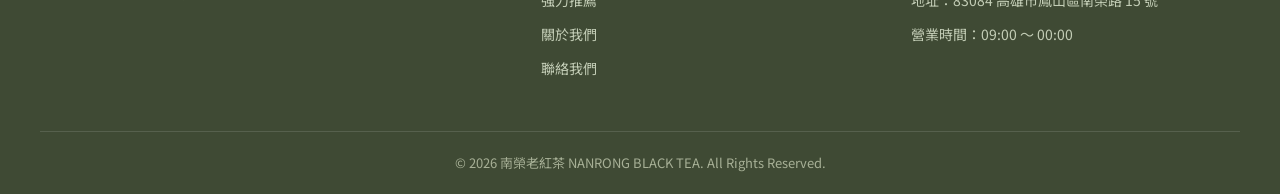
==== commit fd1d3bbd: "feat: 首頁外送下單按鈕、商家 JSON-LD、內頁麵包屑導覽 - 首頁「關於南榮」加入 Uber Eats / foodpanda 點餐按鈕 - 首頁加入 CafeOrCoffeeShop 結構" ====
--- a/index.html
+++ b/index.html
@@ -13,13 +13,54 @@
   <meta property="og:locale" content="zh_TW">
   <meta property="og:title" content="南榮老紅茶 | 發現台灣原汁原味的幸福">
   <meta property="og:description" content="40年老店，古早味紅茶，堅持傳統工法，嚴選台灣在地好茶。五甲本店位於高雄市鳳山區南榮路15號。">
-  <meta property="og:image" content="https://www.nanrongtea.com.tw/images/store-front.jpg">
+  <meta property="og:image" content="https://www.nanrongtea.com.tw/images/og-cover.jpg">
   <meta property="og:url" content="https://www.nanrongtea.com.tw/">
   <meta name="twitter:card" content="summary_large_image">
   <link rel="preconnect" href="https://fonts.googleapis.com">
   <link rel="preconnect" href="https://fonts.gstatic.com" crossorigin>
   <link href="https://fonts.googleapis.com/css2?family=Noto+Serif+TC:wght@400;500;600;700;900&family=Noto+Sans+TC:wght@300;400;500;700&display=swap" rel="stylesheet">
   <link rel="stylesheet" href="css/style.css">
+  <!-- 結構化資料 / Google 商家 -->
+  <script type="application/ld+json">
+  {
+    "@context": "https://schema.org",
+    "@type": "CafeOrCoffeeShop",
+    "name": "南榮老紅茶",
+    "alternateName": "南榮紅茶 五甲本店",
+    "description": "40年老店，古早味紅茶，堅持傳統工法，嚴選台灣在地好茶，用心製作精品茶飲。",
+    "url": "https://www.nanrongtea.com.tw/",
+    "logo": "https://www.nanrongtea.com.tw/images/logo-official.png",
+    "image": "https://www.nanrongtea.com.tw/images/og-cover.jpg",
+    "telephone": "+886-7-727-6621",
+    "email": "x1028@ms52.url.com.tw",
+    "priceRange": "$",
+    "servesCuisine": "茶飲",
+    "foundingDate": "1980",
+    "address": {
+      "@type": "PostalAddress",
+      "streetAddress": "南榮路15號",
+      "addressLocality": "鳳山區",
+      "addressRegion": "高雄市",
+      "postalCode": "83084",
+      "addressCountry": "TW"
+    },
+    "geo": {
+      "@type": "GeoCoordinates",
+      "latitude": 22.5991294,
+      "longitude": 120.3325531
+    },
+    "openingHoursSpecification": {
+      "@type": "OpeningHoursSpecification",
+      "dayOfWeek": ["Monday","Tuesday","Wednesday","Thursday","Friday","Saturday","Sunday"],
+      "opens": "09:00",
+      "closes": "00:00"
+    },
+    "sameAs": [
+      "https://www.facebook.com/profile.php?id=61574625446759",
+      "https://www.instagram.com/nan.rong.black.tea/"
+    ]
+  }
+  </script>
 </head>
 <body>
 
@@ -113,10 +154,14 @@
           <li><span>線上點餐</span>Uber Eats、Foodpanda</li>
           <li><span>行動支付</span>LINE Pay、TWQR、全支付、街口支付</li>
         </ul>
-        <a href="about.html" class="btn-explore btn-explore--sm">
-          認識我們
-          <svg viewBox="0 0 24 24" width="18" height="18" aria-hidden="true"><path d="M5 12h14M13 6l6 6-6 6" fill="none" stroke="currentColor" stroke-width="1.6" stroke-linecap="round" stroke-linejoin="round"/></svg>
-        </a>
+        <div class="about-actions">
+          <a href="about.html" class="btn-explore btn-explore--sm">
+            認識我們
+            <svg viewBox="0 0 24 24" width="18" height="18" aria-hidden="true"><path d="M5 12h14M13 6l6 6-6 6" fill="none" stroke="currentColor" stroke-width="1.6" stroke-linecap="round" stroke-linejoin="round"/></svg>
+          </a>
+          <a href="https://www.ubereats.com/tw/store/%E5%8D%97%E6%A6%AE%E7%B4%85%E8%8C%B6-%E4%BA%94%E7%94%B2%E5%BA%97/UmWI0GgfVDGn7xZQJT33sA?diningMode=DELIVERY" target="_blank" rel="noopener" class="order-btn order-btn--ue">Uber Eats 點餐</a>
+          <a href="https://www.foodpanda.com.tw/restaurant/xrpn/nan-rong-lao-hong-cha-feng-shan-nan-rong-dian" target="_blank" rel="noopener" class="order-btn order-btn--fp">foodpanda 點餐</a>
+        </div>
       </div>
       <div class="about-media">
         <img src="images/store-front.jpg" alt="南榮老紅茶 五甲本店門市">
--- a/css/style.css
+++ b/css/style.css
@@ -272,13 +272,14 @@
   font-size:14px;padding:4px 14px;border-radius:20px;letter-spacing:1px;
 }
 .btn-explore--sm{font-size:16px;padding:12px 28px;}
+.about-actions{display:flex;flex-wrap:wrap;align-items:center;gap:12px;}
 .about-media{
   position:relative;border-radius:18px;overflow:hidden;
   box-shadow:0 24px 50px rgba(61,74,53,.28);aspect-ratio:4/3;
 }
 .about-media img{width:100%;height:100%;object-fit:cover;display:block;}
 .about-badge{
-  position:absolute;left:20px;bottom:20px;
+  position:absolute;right:20px;top:20px;
   background:rgba(61,74,53,.72);color:#fff;font-family:var(--serif);
   font-size:16px;letter-spacing:4px;padding:8px 18px;border-radius:10px;backdrop-filter:blur(3px);
 }
@@ -337,6 +338,11 @@
     linear-gradient(180deg,var(--cream) 0%,var(--cream-2) 100%);
 }
 .banner-inner{position:relative;z-index:2;}
+.breadcrumb{display:flex;justify-content:center;flex-wrap:wrap;align-items:center;gap:9px;font-family:var(--sans);font-size:13px;color:var(--text-soft);margin-bottom:22px;letter-spacing:1px;}
+.breadcrumb a{color:var(--text-soft);transition:color .2s;}
+.breadcrumb a:hover{color:var(--green-deep);}
+.breadcrumb .sep{color:var(--sage);}
+.breadcrumb [aria-current]{color:var(--green-deep);font-weight:500;}
 .banner-eyebrow{
   display:inline-block;font-family:var(--serif);font-size:12px;letter-spacing:4px;
   text-transform:uppercase;color:var(--gold);margin-bottom:10px;
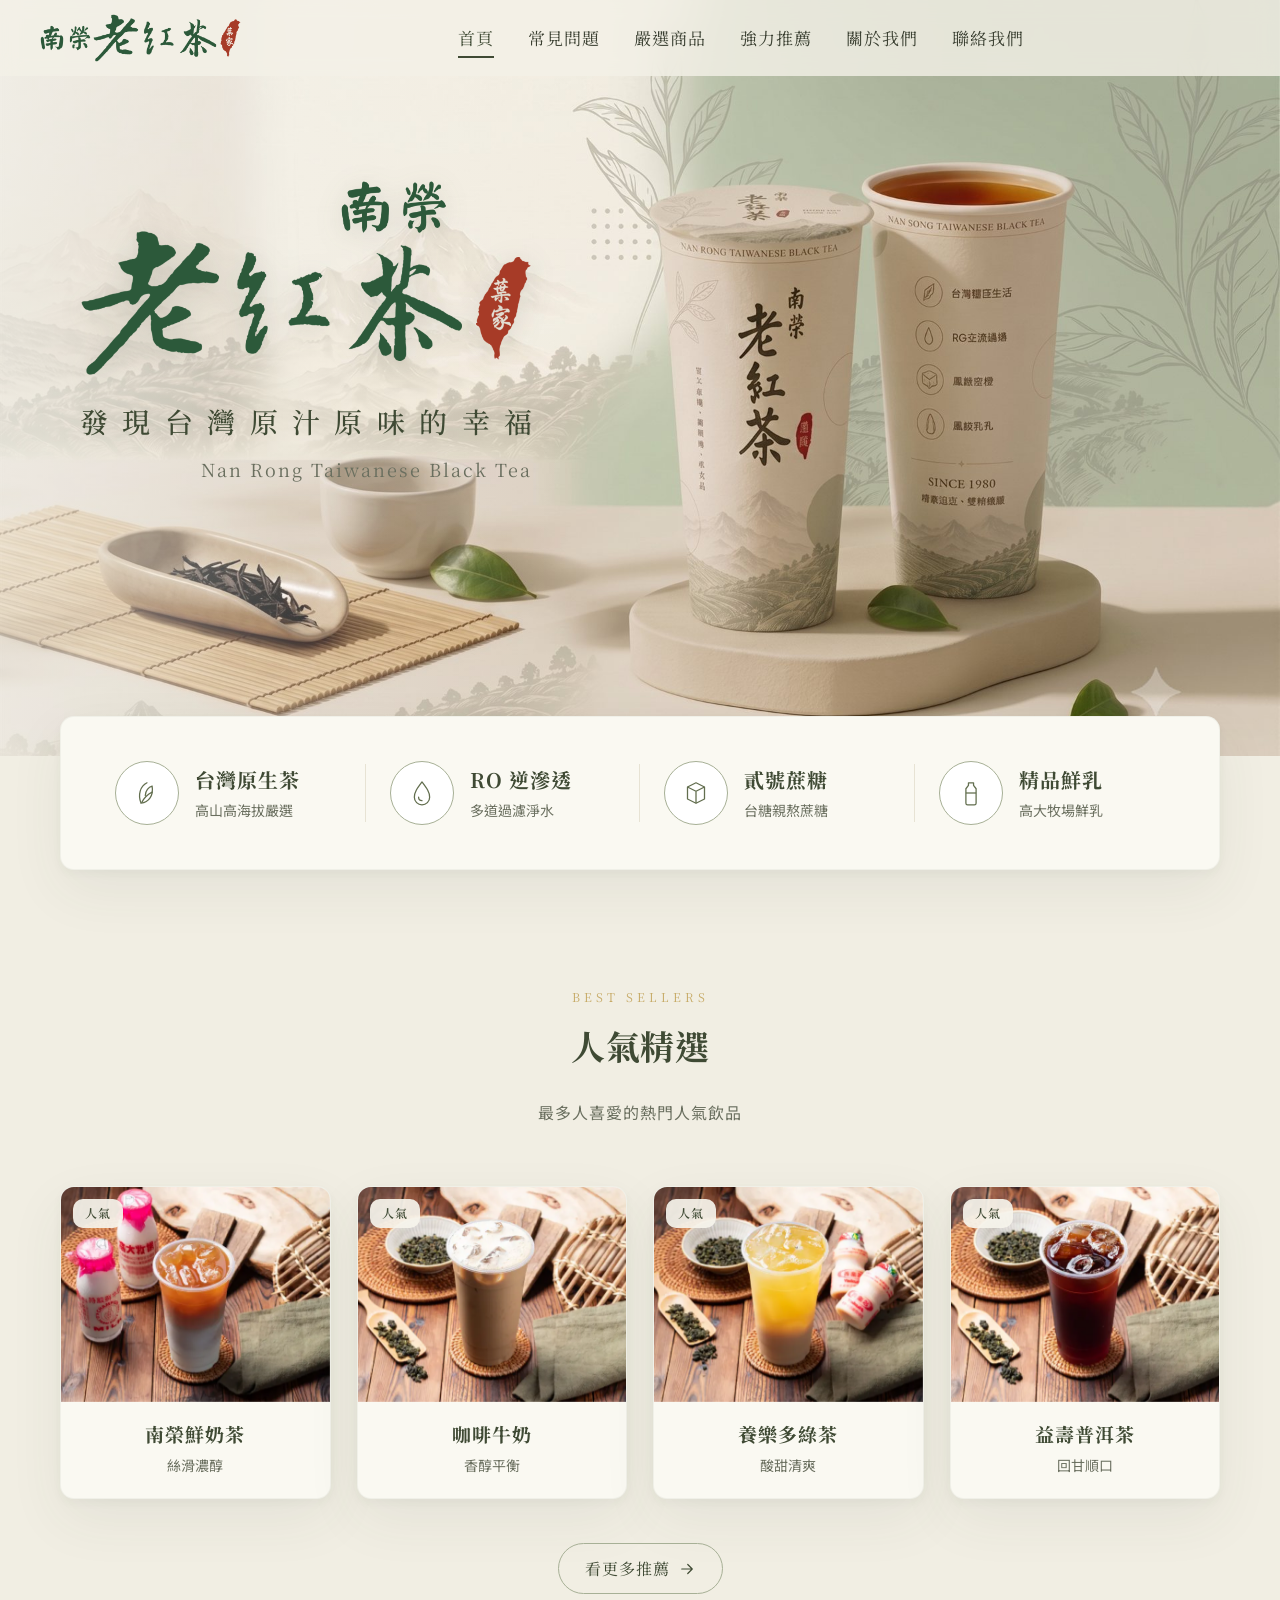
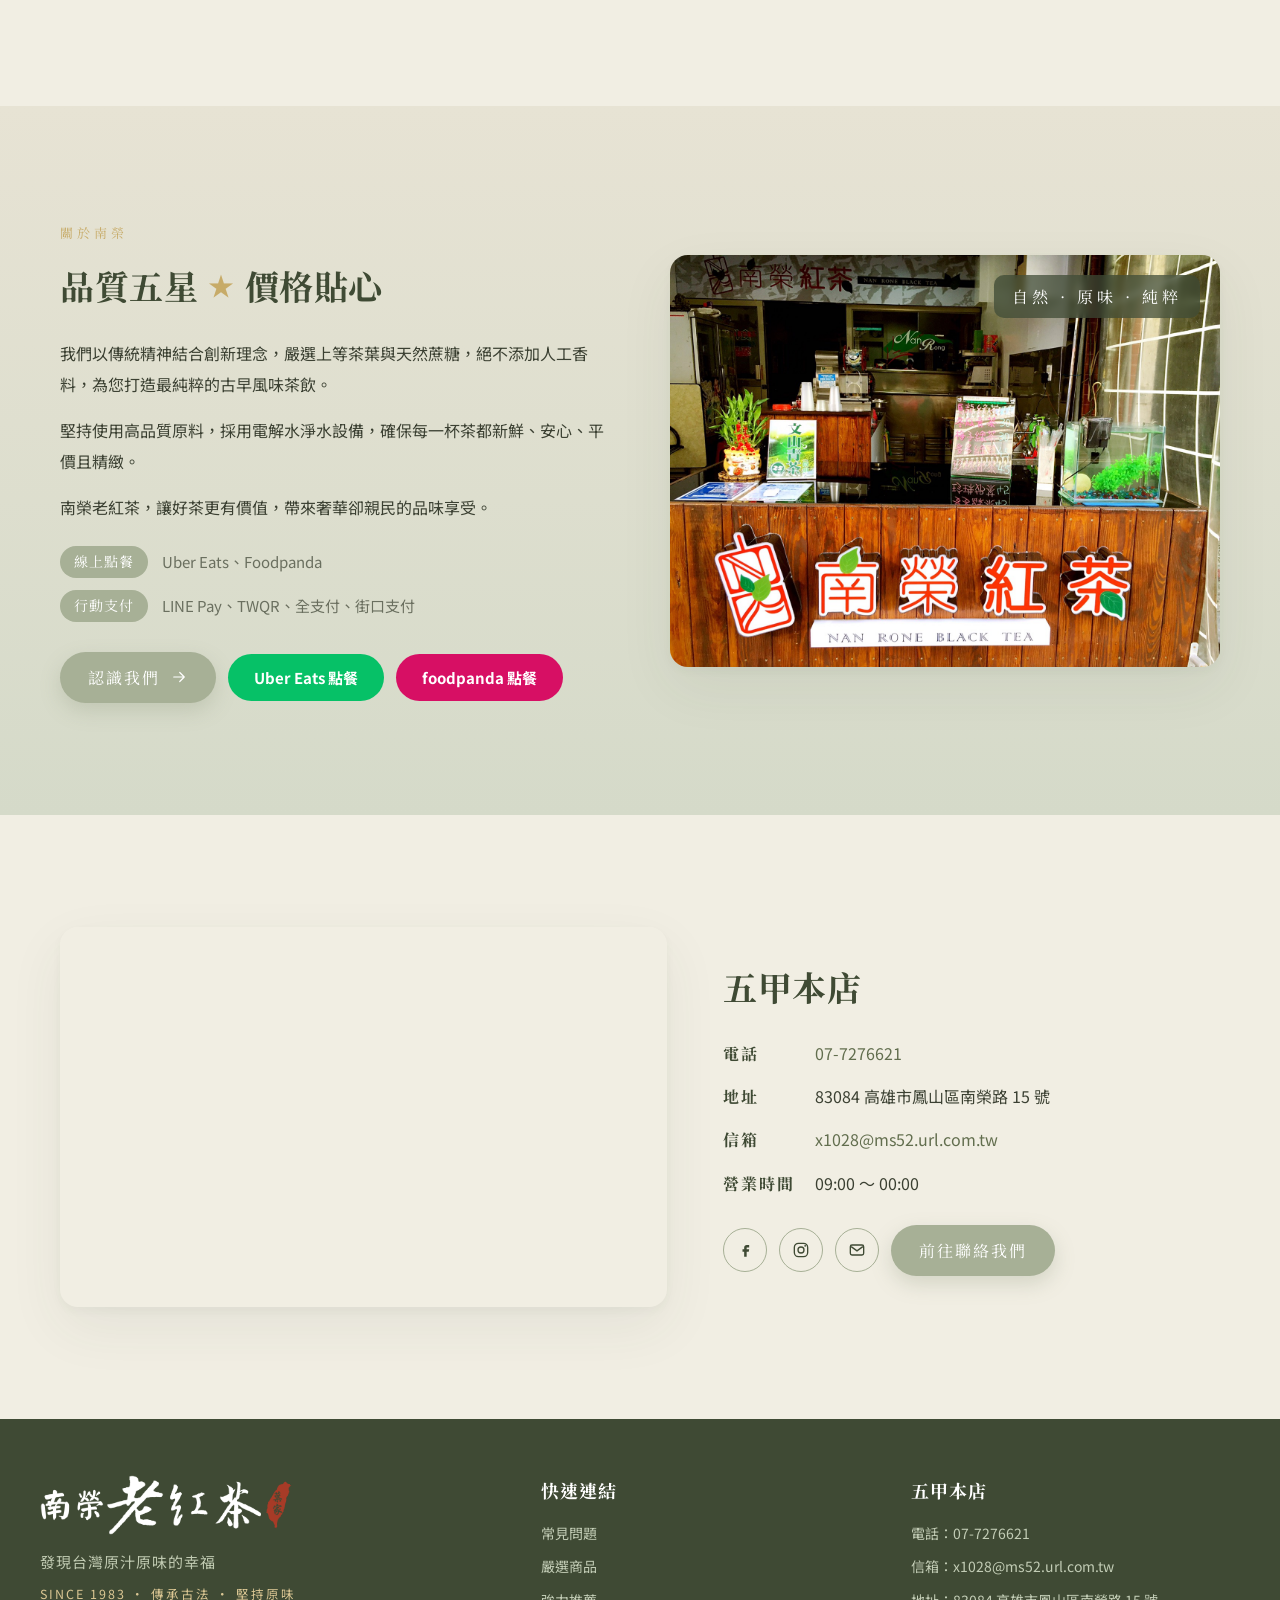
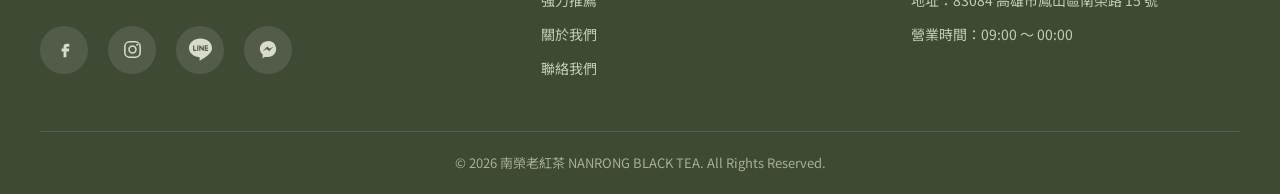
==== commit 7ba16bbc: "feat: 關於我們新增品牌歷程時間軸、創立年份更正為 1983 - about 頁新增「品牌歷程」時間軸：民國72年(1983)五甲自強夜市小攤起家、   民國80年(1991)遷現址開店面、多角經" ====
--- a/index.html
+++ b/index.html
@@ -35,7 +35,7 @@
     "email": "x1028@ms52.url.com.tw",
     "priceRange": "$",
     "servesCuisine": "茶飲",
-    "foundingDate": "1980",
+    "foundingDate": "1983",
     "address": {
       "@type": "PostalAddress",
       "streetAddress": "南榮路15號",
--- a/css/style.css
+++ b/css/style.css
@@ -318,6 +318,15 @@
 .footer-logo-img{height:60px;width:auto;max-width:100%;display:block;}
 .footer-brand p{margin-top:14px;font-size:15px;color:var(--sage-light);letter-spacing:1px;}
 .footer-since{margin-top:8px !important;font-size:12.5px !important;color:var(--gold-soft) !important;letter-spacing:2px !important;}
+.footer-social{display:flex;justify-content:space-between;gap:12px;margin-top:22px;width:252px;max-width:100%;}
+.footer-social a{
+  width:48px;height:48px;border-radius:50%;flex-shrink:0;
+  display:flex;align-items:center;justify-content:center;
+  background:rgba(255,255,255,.1);color:#d7ddca;
+  transition:background .25s,color .25s,transform .25s;
+}
+.footer-social a:hover{background:var(--gold);color:#fff;transform:translateY(-3px);}
+.footer-social svg{width:23px;height:23px;}
 .footer-col h4{font-family:var(--serif);font-size:18px;color:#fff;margin-bottom:16px;letter-spacing:1px;}
 .footer-col a,.footer-col p{display:block;font-size:14px;color:#c3cdb6;margin-bottom:10px;transition:color .2s;}
 .footer-col a:hover{color:#fff;}
@@ -371,11 +380,11 @@
 }
 .menu-tab:hover{color:var(--green-deep);border-color:var(--sage);}
 .menu-tab.active{background:var(--green-mid);color:#fff;border-color:var(--green-mid);}
-.menu-panels{max-width:1000px;margin:0 auto;}
+.menu-panels{max-width:var(--content);margin:0 auto;}
 .menu-panel{display:none;}
 .menu-panel.active{display:block;animation:menuFade .35s ease;}
 @keyframes menuFade{from{opacity:0;transform:translateY(12px);}to{opacity:1;transform:none;}}
-.menu-panel .menu-cat{max-width:640px;margin:0 auto;}
+.menu-panel .menu-cat{max-width:var(--content);margin:0 auto;}
 .menu-two{column-count:2;column-gap:54px;column-rule:1px solid var(--cream-2);}
 .menu-two li{break-inside:avoid;}
 .menu-cat{
@@ -394,7 +403,7 @@
 }
 .menu-list li:last-child{border-bottom:none;}
 .mi-name{font-size:16px;color:var(--text);}
-.mi-name .hot,.mi-name .thumb{font-style:normal;font-size:14px;}
+.mi-name .hot,.mi-name .thumb{font-style:normal;font-size:14px;display:inline-block;width:1.4em;text-align:center;}
 .mi-prices{display:flex;justify-content:flex-end;gap:8px;}
 .mi-cup,.mi-bottle{
   font-family:var(--serif);font-size:14px;font-weight:700;white-space:nowrap;text-align:center;
@@ -408,6 +417,19 @@
 .menu-list--dual .mi-bottle{grid-column:2;}
 /* 單一價（僅杯裝）分類：杯標籤固定寬度、靠右對齊 */
 .menu-list:not(.menu-list--dual) .mi-cup{min-width:64px;}
+.mi-name .fixed{font-style:normal;font-size:12px;color:var(--gold);border:1px solid var(--gold-soft);border-radius:12px;padding:1px 8px;margin-left:4px;letter-spacing:1px;white-space:nowrap;}
+
+/* ===== 客製化選項（甜度 / 冰塊）===== */
+.custom-options{padding:56px 40px 60px;background:var(--cream);}
+.co-inner{max-width:var(--content);margin:0 auto;background:#fff;border-radius:var(--radius);box-shadow:var(--shadow-sm);padding:26px 32px;}
+.co-title{font-family:var(--serif);font-size:20px;color:var(--green-deep);font-weight:700;letter-spacing:2px;margin-bottom:16px;text-align:center;}
+.co-row{display:flex;align-items:center;gap:14px;flex-wrap:wrap;padding:13px 0;border-bottom:1px solid var(--cream-2);}
+.co-row:last-of-type{border-bottom:none;}
+.co-label{flex-shrink:0;font-family:var(--serif);font-weight:700;color:#fff;background:var(--sage);font-size:15px;padding:6px 20px;border-radius:20px;letter-spacing:2px;}
+.co-pills{display:flex;flex-wrap:wrap;gap:9px;}
+.co-pills b{font-family:var(--sans);font-weight:500;font-size:15px;color:var(--green-deep);background:var(--sage-soft);padding:6px 15px;border-radius:16px;}
+.co-note{margin-top:16px;font-size:14px;color:var(--text-soft);line-height:1.8;}
+.co-note b{color:var(--red);font-weight:700;}
 
 /* ===== Menu notes ===== */
 .menu-notes{padding:70px 40px;background:linear-gradient(180deg,var(--cream-2) 0%,var(--sage-soft) 100%);}
@@ -464,6 +486,18 @@
 .ap-closing{font-family:var(--serif);font-size:18px;color:var(--text);line-height:2;margin:40px 0;padding:28px 32px;background:#faf9f2;border-radius:14px;letter-spacing:.05em;}
 .ap-photo{border-radius:18px;overflow:hidden;box-shadow:0 22px 48px rgba(61,74,53,.2);}
 .ap-photo img{width:100%;display:block;}
+
+/* ===== 品牌歷程 時間軸 ===== */
+.story{padding:84px 40px 96px;background:linear-gradient(180deg,var(--cream) 0%,var(--cream-2) 100%);}
+.story-inner{max-width:var(--content);margin:0 auto;}
+.timeline{max-width:var(--content);margin:0 auto;list-style:none;position:relative;}
+.timeline::before{content:"";position:absolute;left:7px;top:8px;bottom:8px;width:2px;background:var(--sage-soft);}
+.tl-item{position:relative;padding:0 0 38px 44px;}
+.tl-item:last-child{padding-bottom:0;}
+.tl-dot{position:absolute;left:0;top:4px;width:16px;height:16px;border-radius:50%;background:var(--sage);border:3px solid var(--cream);box-shadow:0 0 0 2px var(--sage);}
+.tl-year{display:inline-block;font-family:var(--serif);font-size:14px;font-weight:700;color:#fff;background:var(--green-mid);padding:3px 15px;border-radius:20px;letter-spacing:1px;margin-bottom:12px;}
+.tl-body h3{font-family:var(--serif);font-size:21px;color:var(--green-deep);font-weight:700;letter-spacing:1px;margin-bottom:9px;}
+.tl-body p{font-family:var(--serif);font-size:16.5px;color:var(--text-soft);line-height:1.95;letter-spacing:.03em;}
 
 /* ===== Contact page ===== */
 .contact-page{padding:70px 40px 90px;background:var(--cream);}
@@ -705,3 +739,24 @@
   .fl-img:hover img,
   .gallery-item:hover img{transform:none;filter:none;}
 }
+
+/* ===== 回到頂部按鈕 ===== */
+.back-to-top{
+  position:fixed;right:26px;bottom:26px;z-index:90;
+  width:46px;height:46px;border-radius:50%;
+  background:var(--green-mid);color:#fff;border:none;cursor:pointer;
+  display:flex;align-items:center;justify-content:center;
+  box-shadow:0 8px 22px rgba(61,74,53,.28);
+  opacity:0;visibility:hidden;transform:translateY(12px);
+  transition:opacity .3s ease,transform .3s ease,visibility .3s ease,background .2s ease;
+}
+.back-to-top.show{opacity:1;visibility:visible;transform:none;}
+.back-to-top:hover{background:var(--green-deep);transform:translateY(-3px);}
+@media(max-width:520px){
+  .back-to-top{right:16px;bottom:16px;width:42px;height:42px;}
+}
+@media(prefers-reduced-motion:reduce){
+  .back-to-top{transition:opacity .3s ease,visibility .3s ease;}
+  .back-to-top.show{transform:none;}
+  .back-to-top:hover{transform:none;}
+}
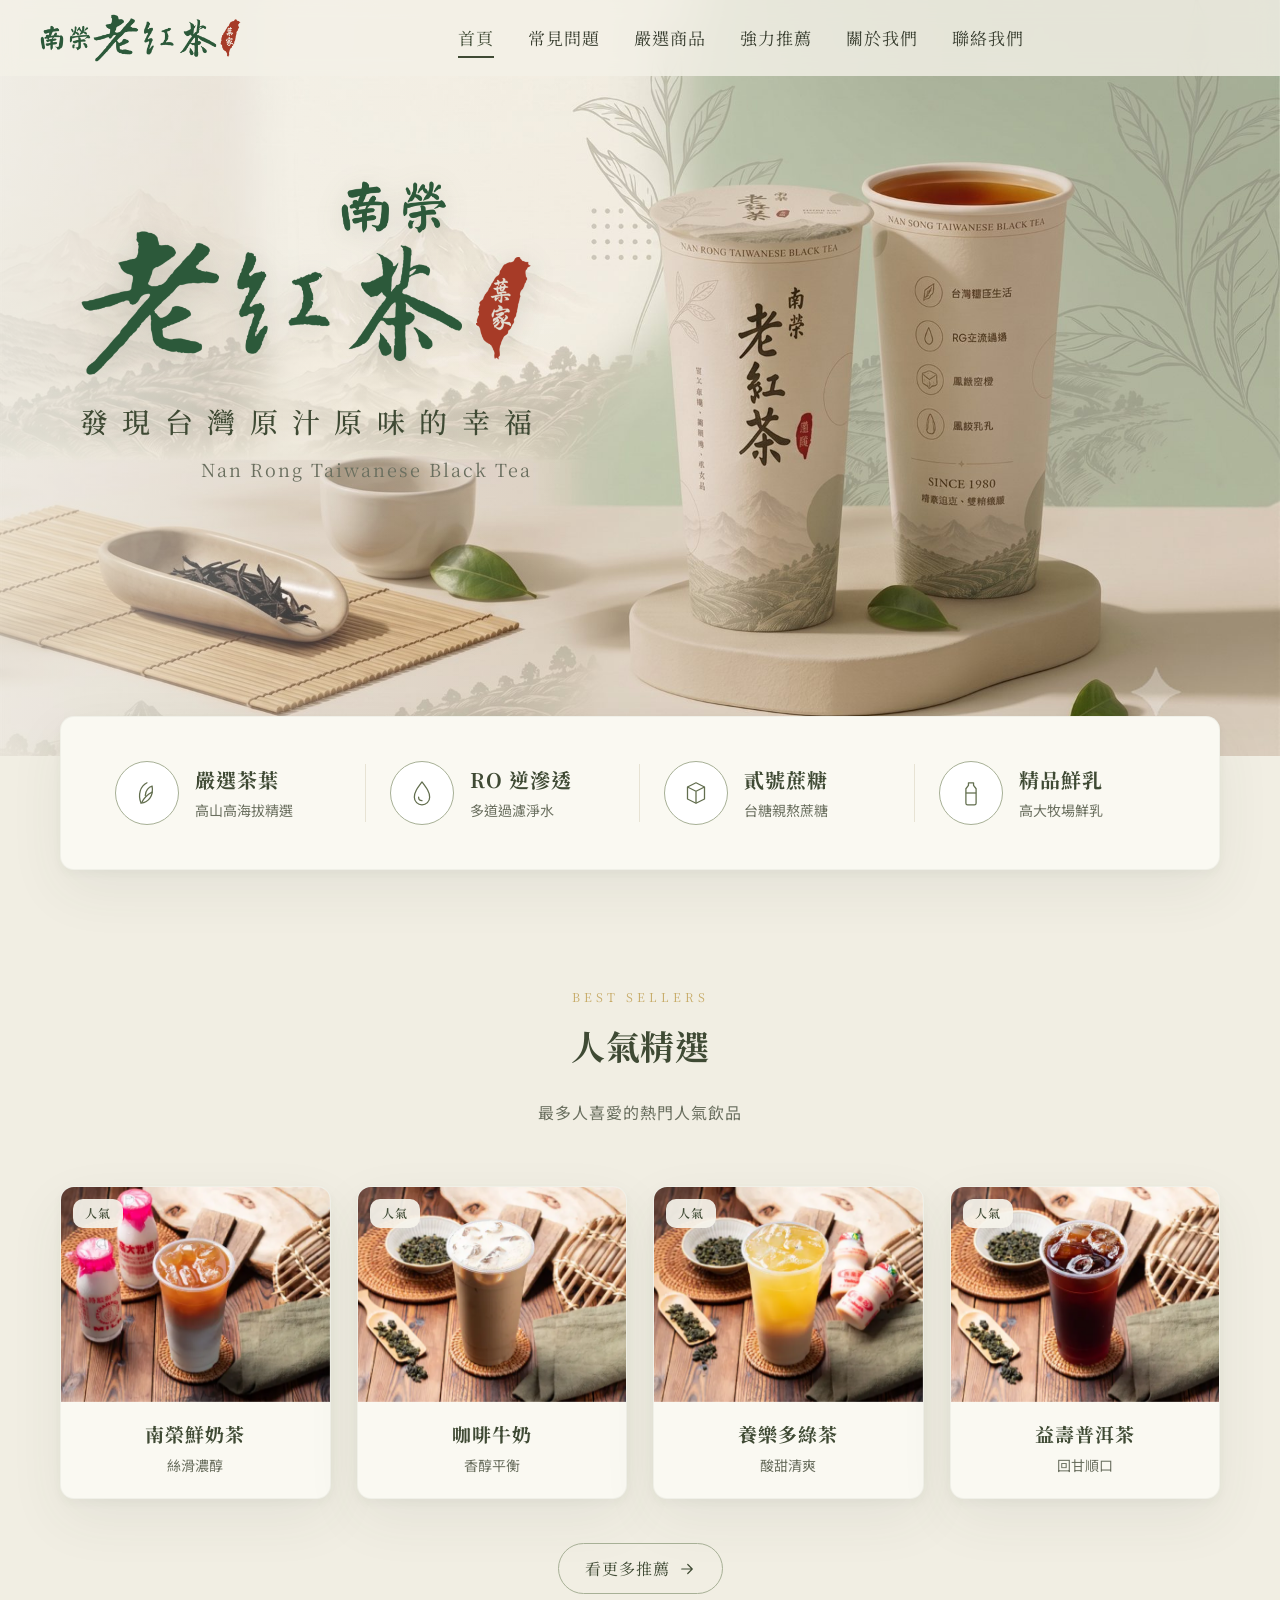
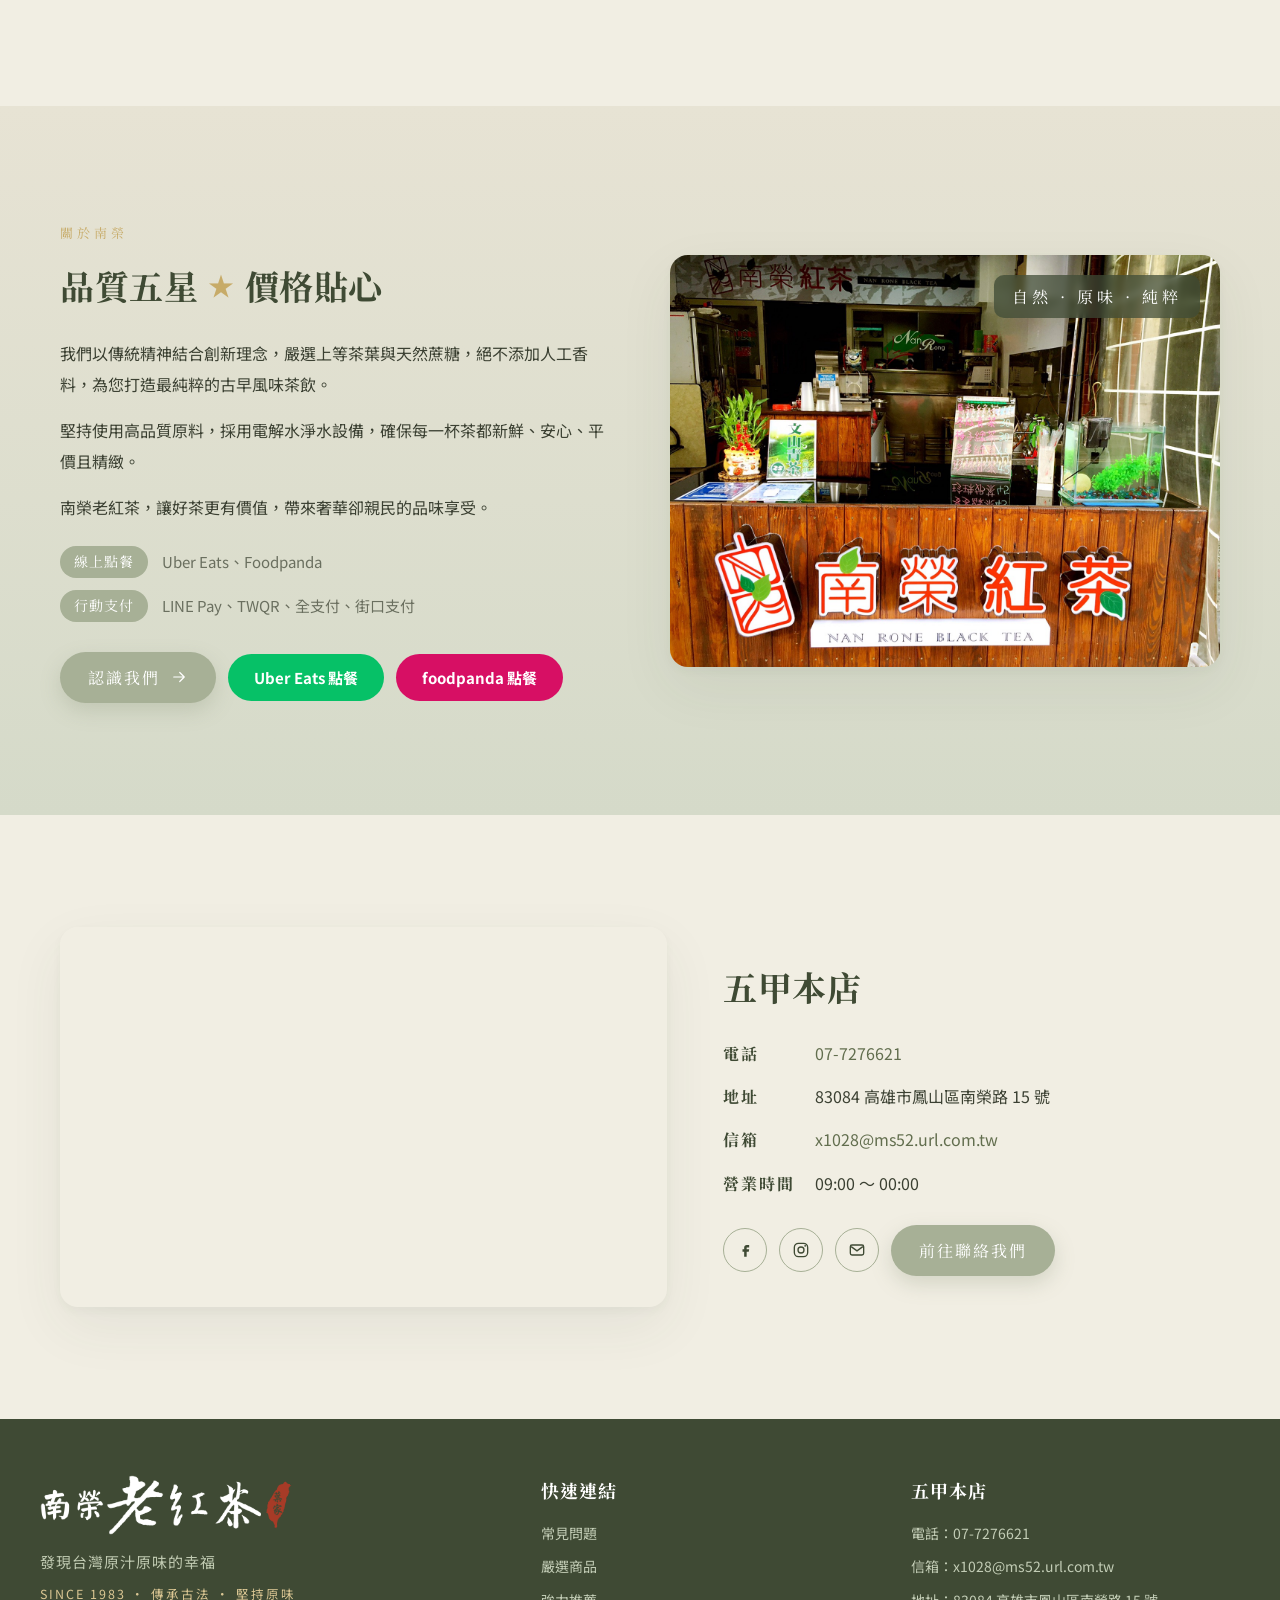
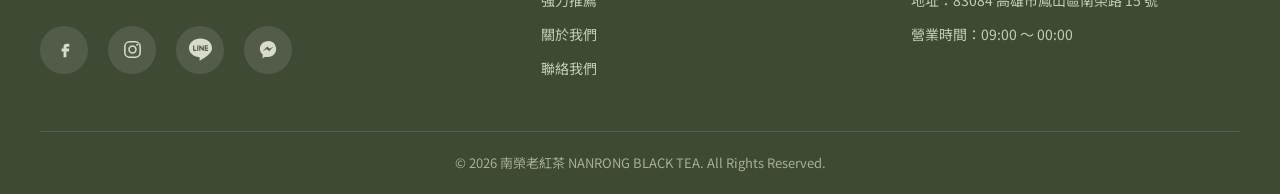
==== commit dce7d2e0: "content: 移除茶葉台灣產地宣稱，保留台式工法與品牌識別 - 移除各頁「台灣原生茶/台灣在地好茶/台灣高山/台灣百年老茶/台灣優質綠茶」等產地描述 - 首頁 meta/og/JSON-LD、四大" ====
--- a/index.html
+++ b/index.html
@@ -4,7 +4,7 @@
   <meta charset="UTF-8">
   <meta name="viewport" content="width=device-width, initial-scale=1.0">
   <title>南榮老紅茶 | 發現台灣原汁原味的幸福</title>
-  <meta name="description" content="南榮老紅茶 - 40年老店，古早味紅茶，堅持傳統工法，嚴選台灣在地好茶，用心製作精品茶飲。五甲本店位於高雄市鳳山區南榮路15號。">
+  <meta name="description" content="南榮老紅茶 - 40年老店，古早味紅茶，堅持傳統工法，嚴選上等好茶，用心製作精品茶飲。五甲本店位於高雄市鳳山區南榮路15號。">
   <link rel="icon" href="images/logo.svg">
   <link rel="canonical" href="https://www.nanrongtea.com.tw/">
   <!-- Open Graph / 社群分享 -->
@@ -12,7 +12,7 @@
   <meta property="og:site_name" content="南榮老紅茶">
   <meta property="og:locale" content="zh_TW">
   <meta property="og:title" content="南榮老紅茶 | 發現台灣原汁原味的幸福">
-  <meta property="og:description" content="40年老店，古早味紅茶，堅持傳統工法，嚴選台灣在地好茶。五甲本店位於高雄市鳳山區南榮路15號。">
+  <meta property="og:description" content="40年老店，古早味紅茶，堅持傳統工法，嚴選上等好茶。五甲本店位於高雄市鳳山區南榮路15號。">
   <meta property="og:image" content="https://www.nanrongtea.com.tw/images/og-cover.jpg">
   <meta property="og:url" content="https://www.nanrongtea.com.tw/">
   <meta name="twitter:card" content="summary_large_image">
@@ -27,7 +27,7 @@
     "@type": "CafeOrCoffeeShop",
     "name": "南榮老紅茶",
     "alternateName": "南榮紅茶 五甲本店",
-    "description": "40年老店，古早味紅茶，堅持傳統工法，嚴選台灣在地好茶，用心製作精品茶飲。",
+    "description": "40年老店，古早味紅茶，堅持傳統工法，嚴選上等好茶，用心製作精品茶飲。",
     "url": "https://www.nanrongtea.com.tw/",
     "logo": "https://www.nanrongtea.com.tw/images/logo-official.png",
     "image": "https://www.nanrongtea.com.tw/images/og-cover.jpg",
@@ -87,8 +87,8 @@
           <svg viewBox="0 0 40 40" width="34" height="34"><path d="M20 8C12 12 9 22 13 32c9-1 15-9 13-20-4 1-8 5-8 11" fill="none" stroke="currentColor" stroke-width="1.5" stroke-linecap="round"/><path d="M14 31c3-6 8-10 12-12" fill="none" stroke="currentColor" stroke-width="1.5" stroke-linecap="round"/></svg>
         </span>
         <div class="feature-text">
-          <h3>台灣原生茶</h3>
-          <p>高山高海拔嚴選</p>
+          <h3>嚴選茶葉</h3>
+          <p>高山高海拔精選</p>
         </div>
       </div>
       <div class="feature">
--- a/css/style.css
+++ b/css/style.css
@@ -488,8 +488,7 @@
 .ap-photo img{width:100%;display:block;}
 
 /* ===== 品牌歷程 時間軸 ===== */
-.story{padding:84px 40px 96px;background:linear-gradient(180deg,var(--cream) 0%,var(--cream-2) 100%);}
-.story-inner{max-width:var(--content);margin:0 auto;}
+.ap-story{margin:8px 0 46px;}
 .timeline{max-width:var(--content);margin:0 auto;list-style:none;position:relative;}
 .timeline::before{content:"";position:absolute;left:7px;top:8px;bottom:8px;width:2px;background:var(--sage-soft);}
 .tl-item{position:relative;padding:0 0 38px 44px;}
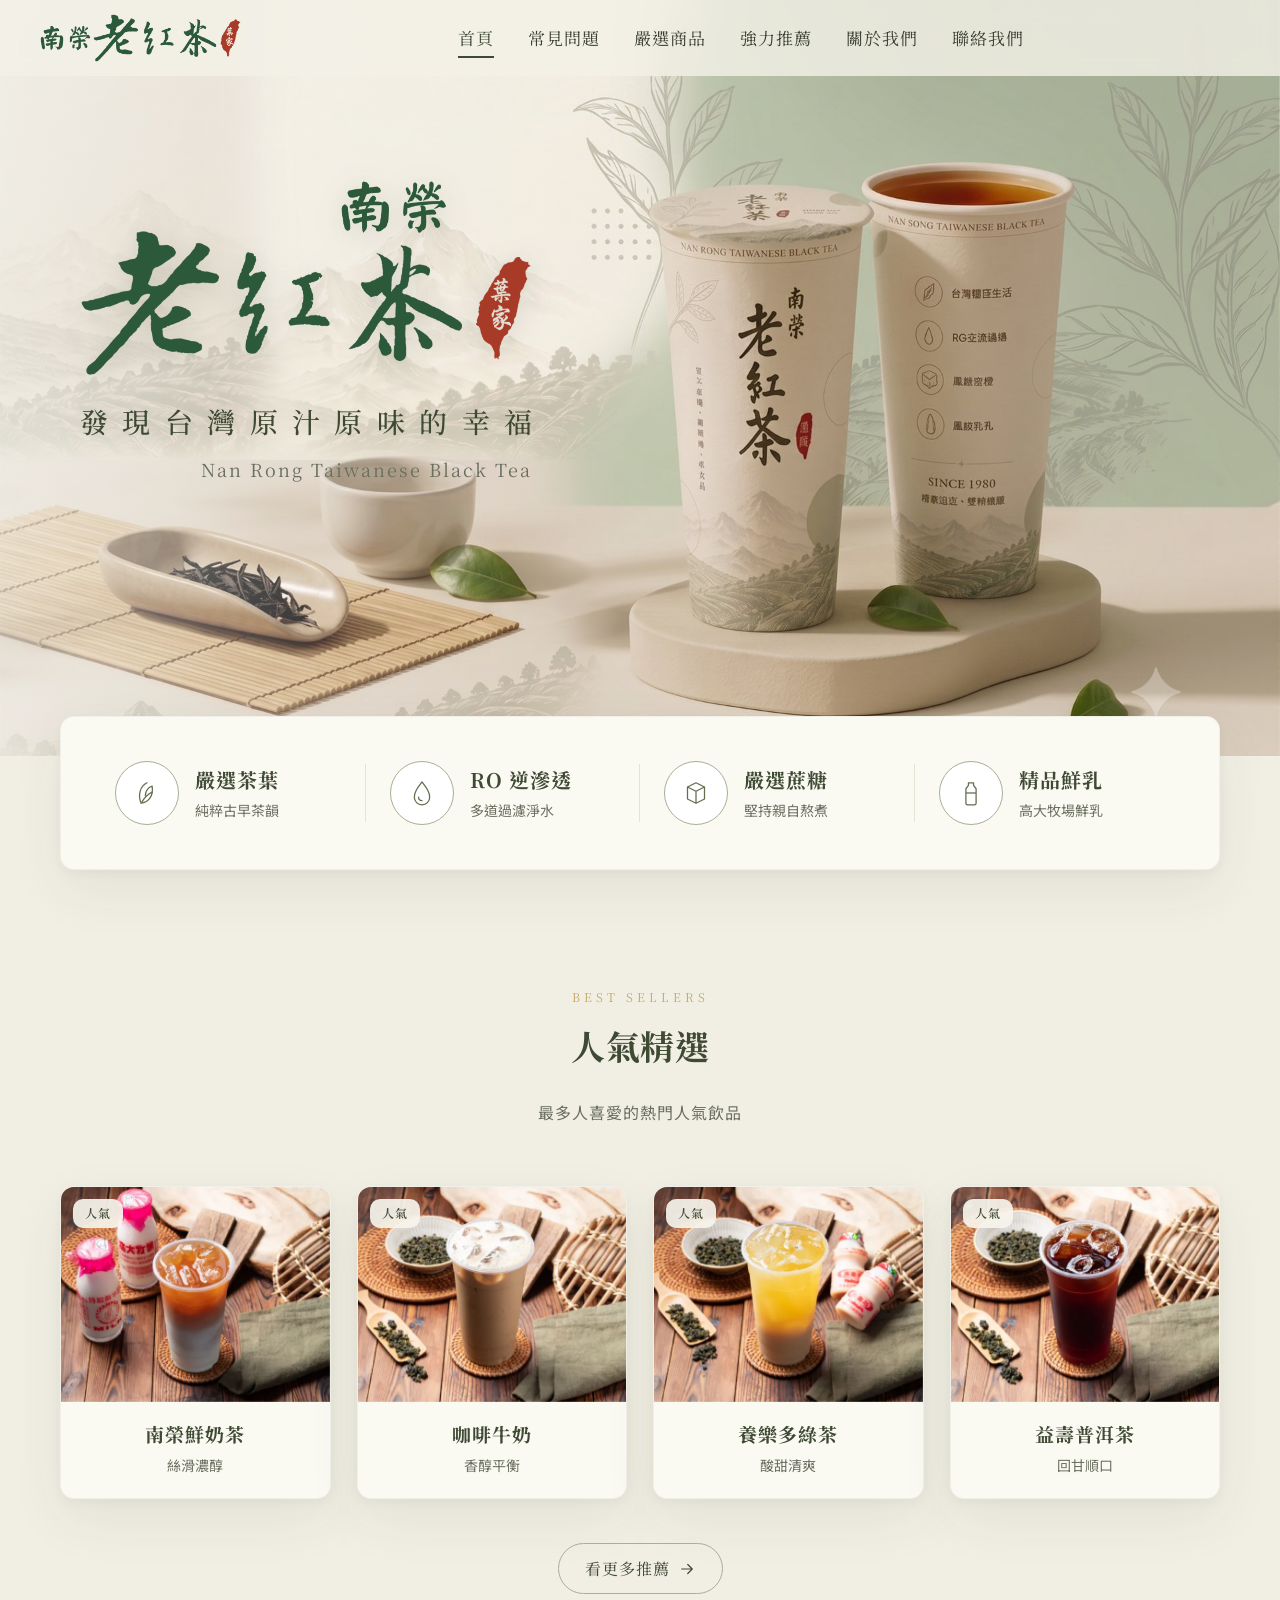
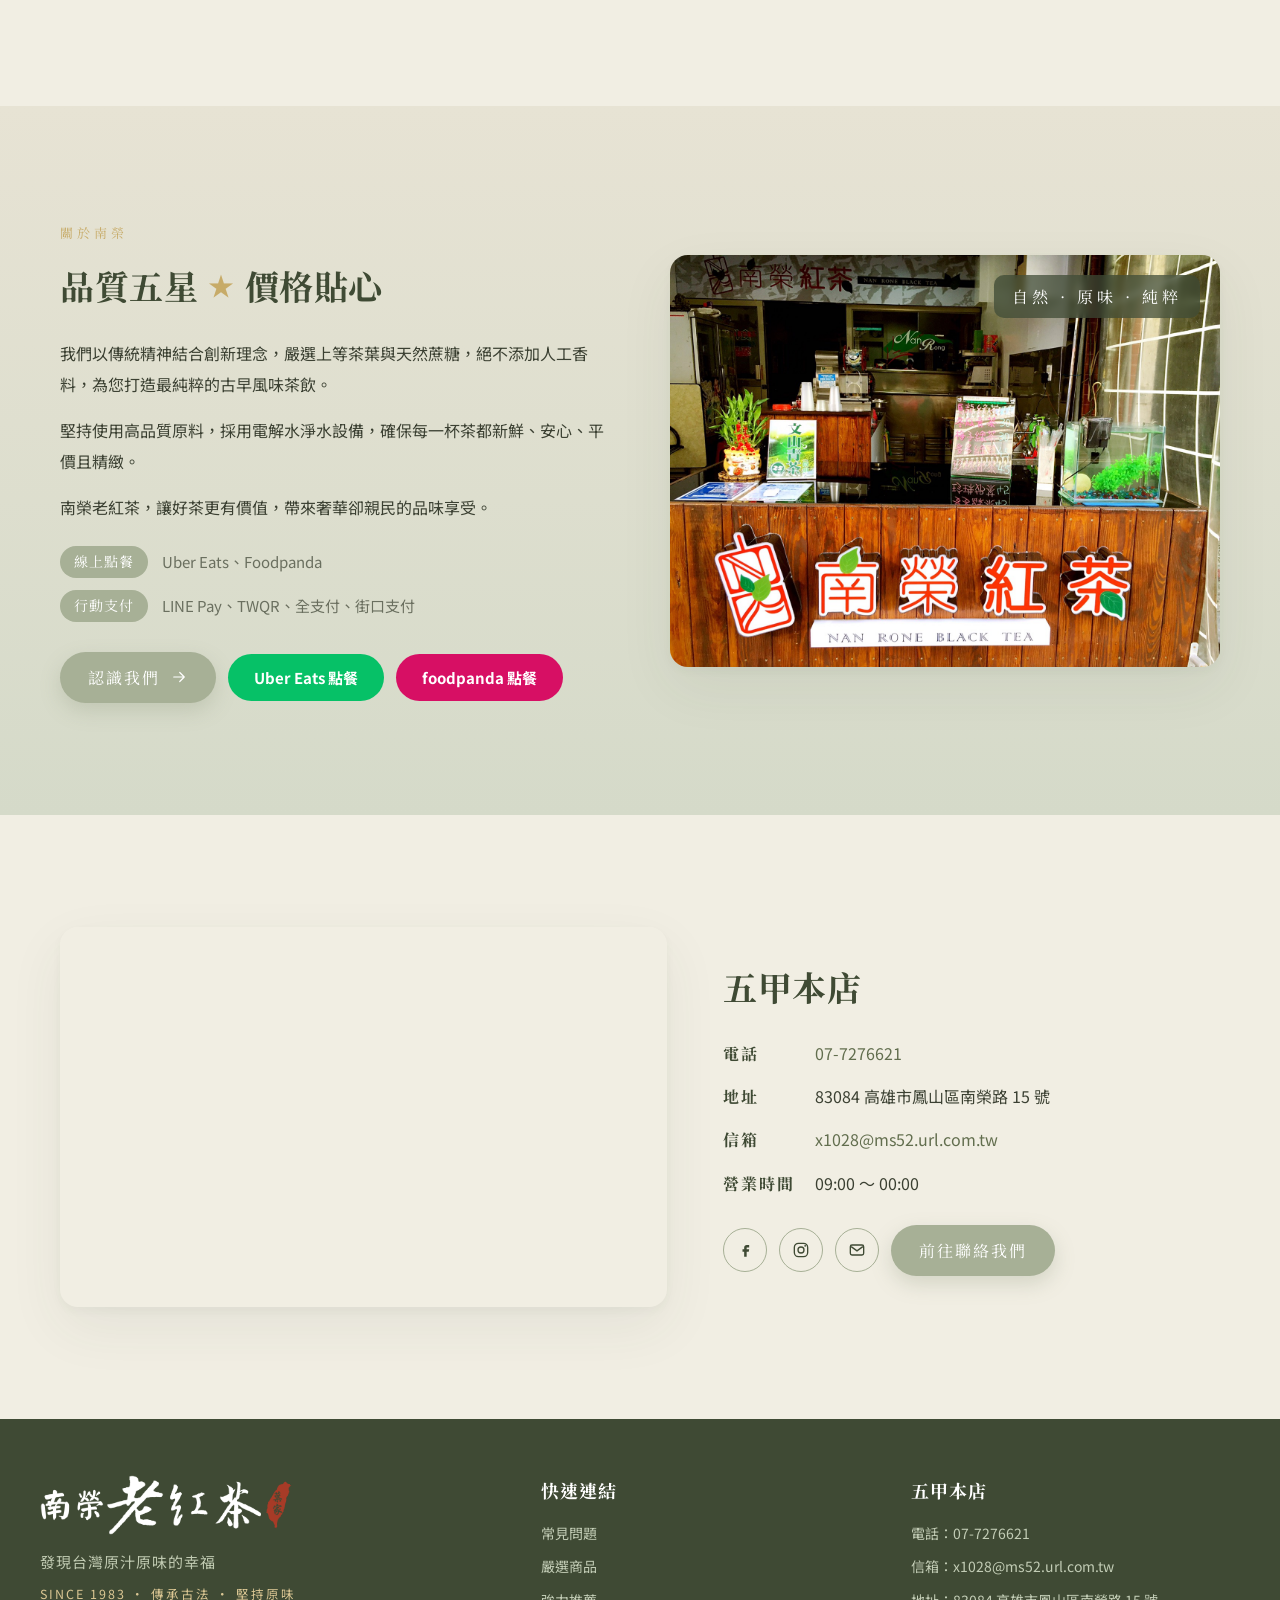
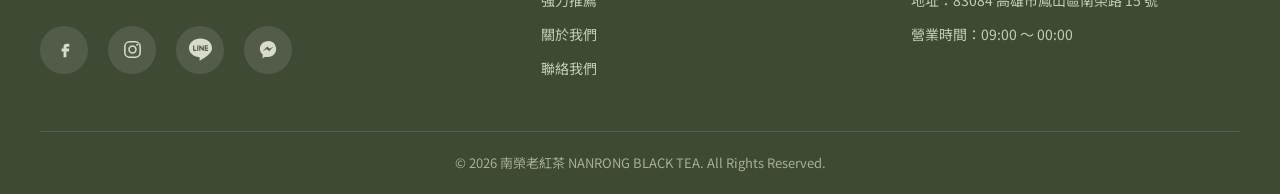
==== commit 518fb299: "content: 用料堅持整理、產地宣稱移除、熱飲改加購、footer 信箱連結、品牌歷程用詞 用料堅持： - 新增美國奶精、養樂多；改上下排版並重新排序 - 標題調整（南榮老紅茶→古法冰鎮、RO水→" ====
--- a/index.html
+++ b/index.html
@@ -88,7 +88,7 @@
         </span>
         <div class="feature-text">
           <h3>嚴選茶葉</h3>
-          <p>高山高海拔精選</p>
+          <p>純粹古早茶韻</p>
         </div>
       </div>
       <div class="feature">
@@ -105,8 +105,8 @@
           <svg viewBox="0 0 40 40" width="34" height="34"><path d="M20 8l10 5v14l-10 5-10-5V13z" fill="none" stroke="currentColor" stroke-width="1.5" stroke-linejoin="round"/><path d="M10 13l10 5 10-5M20 18v14" fill="none" stroke="currentColor" stroke-width="1.5" stroke-linejoin="round"/></svg>
         </span>
         <div class="feature-text">
-          <h3>貳號蔗糖</h3>
-          <p>台糖親熬蔗糖</p>
+          <h3>嚴選蔗糖</h3>
+          <p>堅持親自熬煮</p>
         </div>
       </div>
       <div class="feature">
--- a/css/style.css
+++ b/css/style.css
@@ -330,6 +330,8 @@
 .footer-col h4{font-family:var(--serif);font-size:18px;color:#fff;margin-bottom:16px;letter-spacing:1px;}
 .footer-col a,.footer-col p{display:block;font-size:14px;color:#c3cdb6;margin-bottom:10px;transition:color .2s;}
 .footer-col a:hover{color:#fff;}
+.footer-col p a{display:inline;margin:0;color:inherit;transition:color .2s;}
+.footer-col p a:hover{color:#fff;text-decoration:underline;}
 .footer-bottom{border-top:1px solid rgba(255,255,255,.12);padding:20px 0;text-align:center;}
 .footer-bottom p{font-size:13px;color:var(--sage);}
 
@@ -433,7 +435,7 @@
 
 /* ===== Menu notes ===== */
 .menu-notes{padding:70px 40px;background:linear-gradient(180deg,var(--cream-2) 0%,var(--sage-soft) 100%);}
-.notes-inner{max-width:var(--content);margin:0 auto;display:grid;grid-template-columns:1fr 1fr;gap:44px;}
+.notes-inner{max-width:var(--content);margin:0 auto;display:grid;grid-template-columns:1fr;gap:40px;}
 .notes-title{
   font-family:var(--serif);font-size:22px;color:var(--green-deep);font-weight:700;
   letter-spacing:2px;margin-bottom:18px;
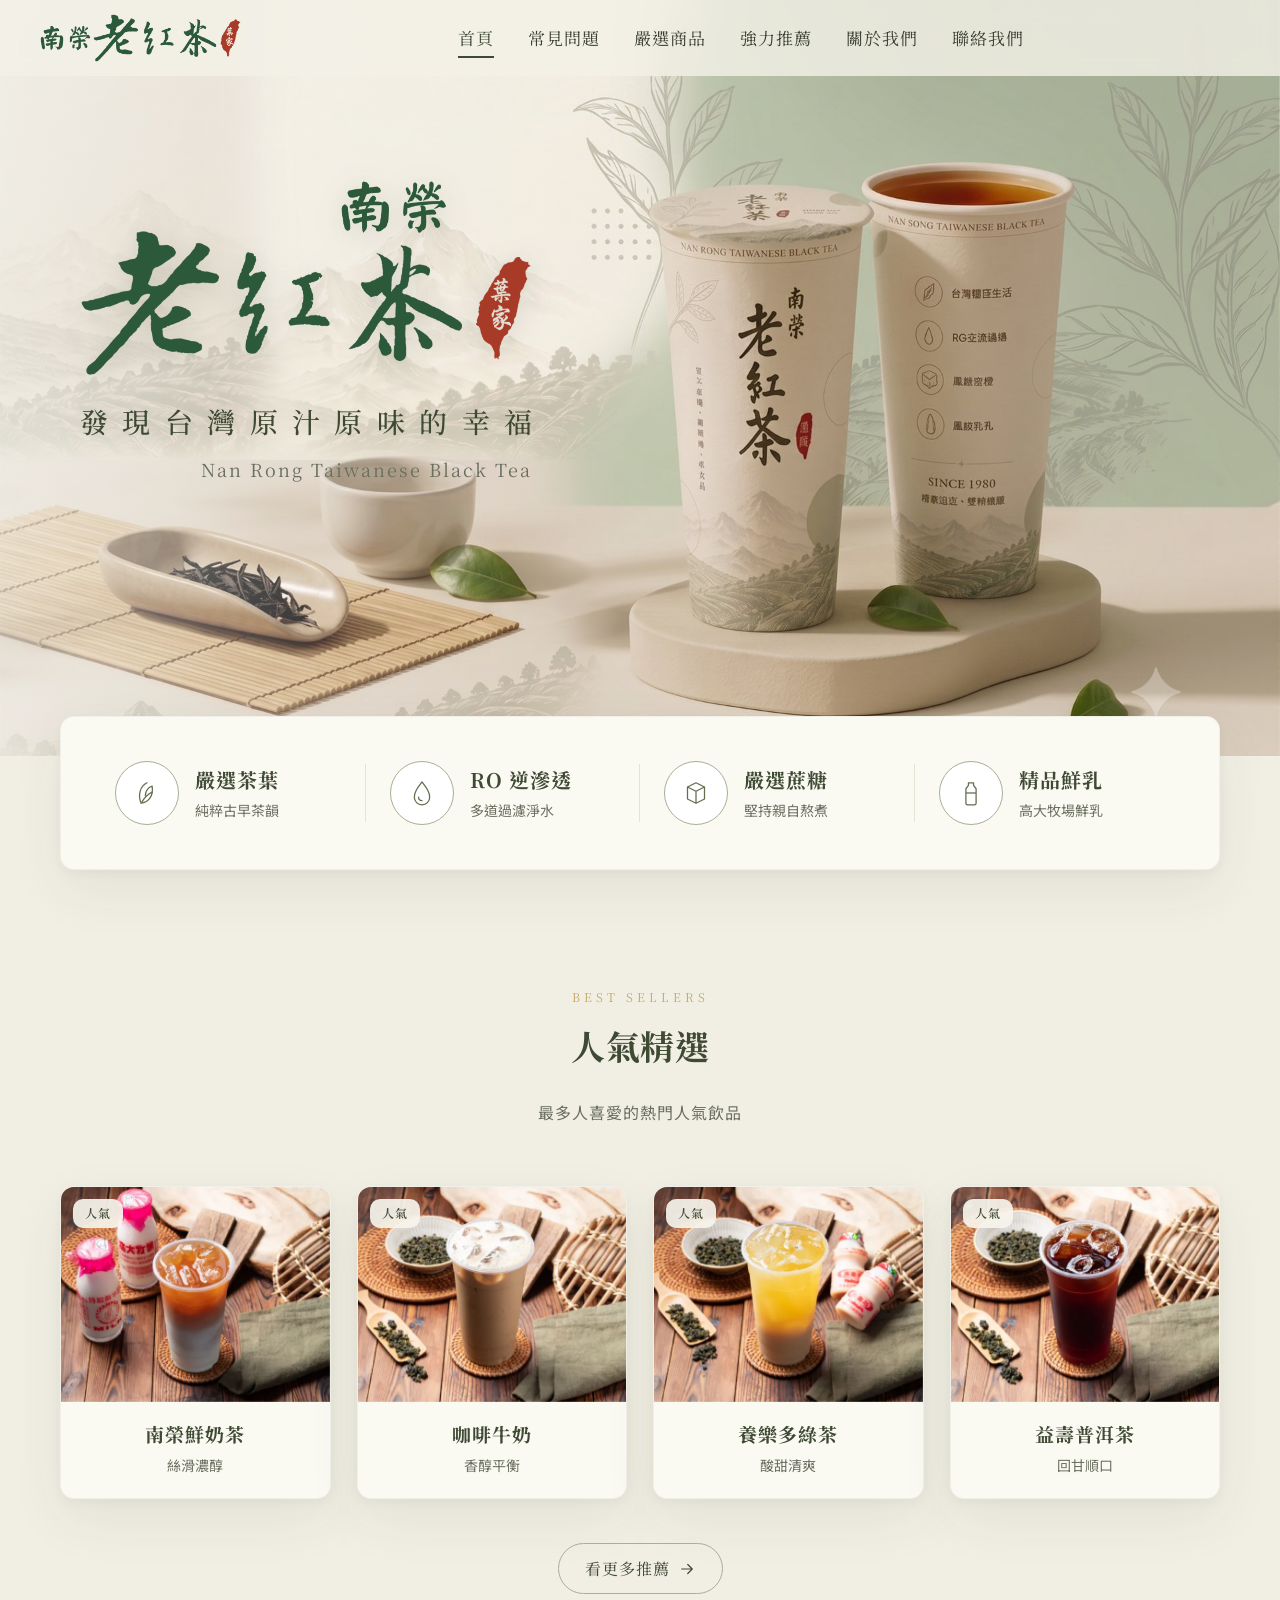
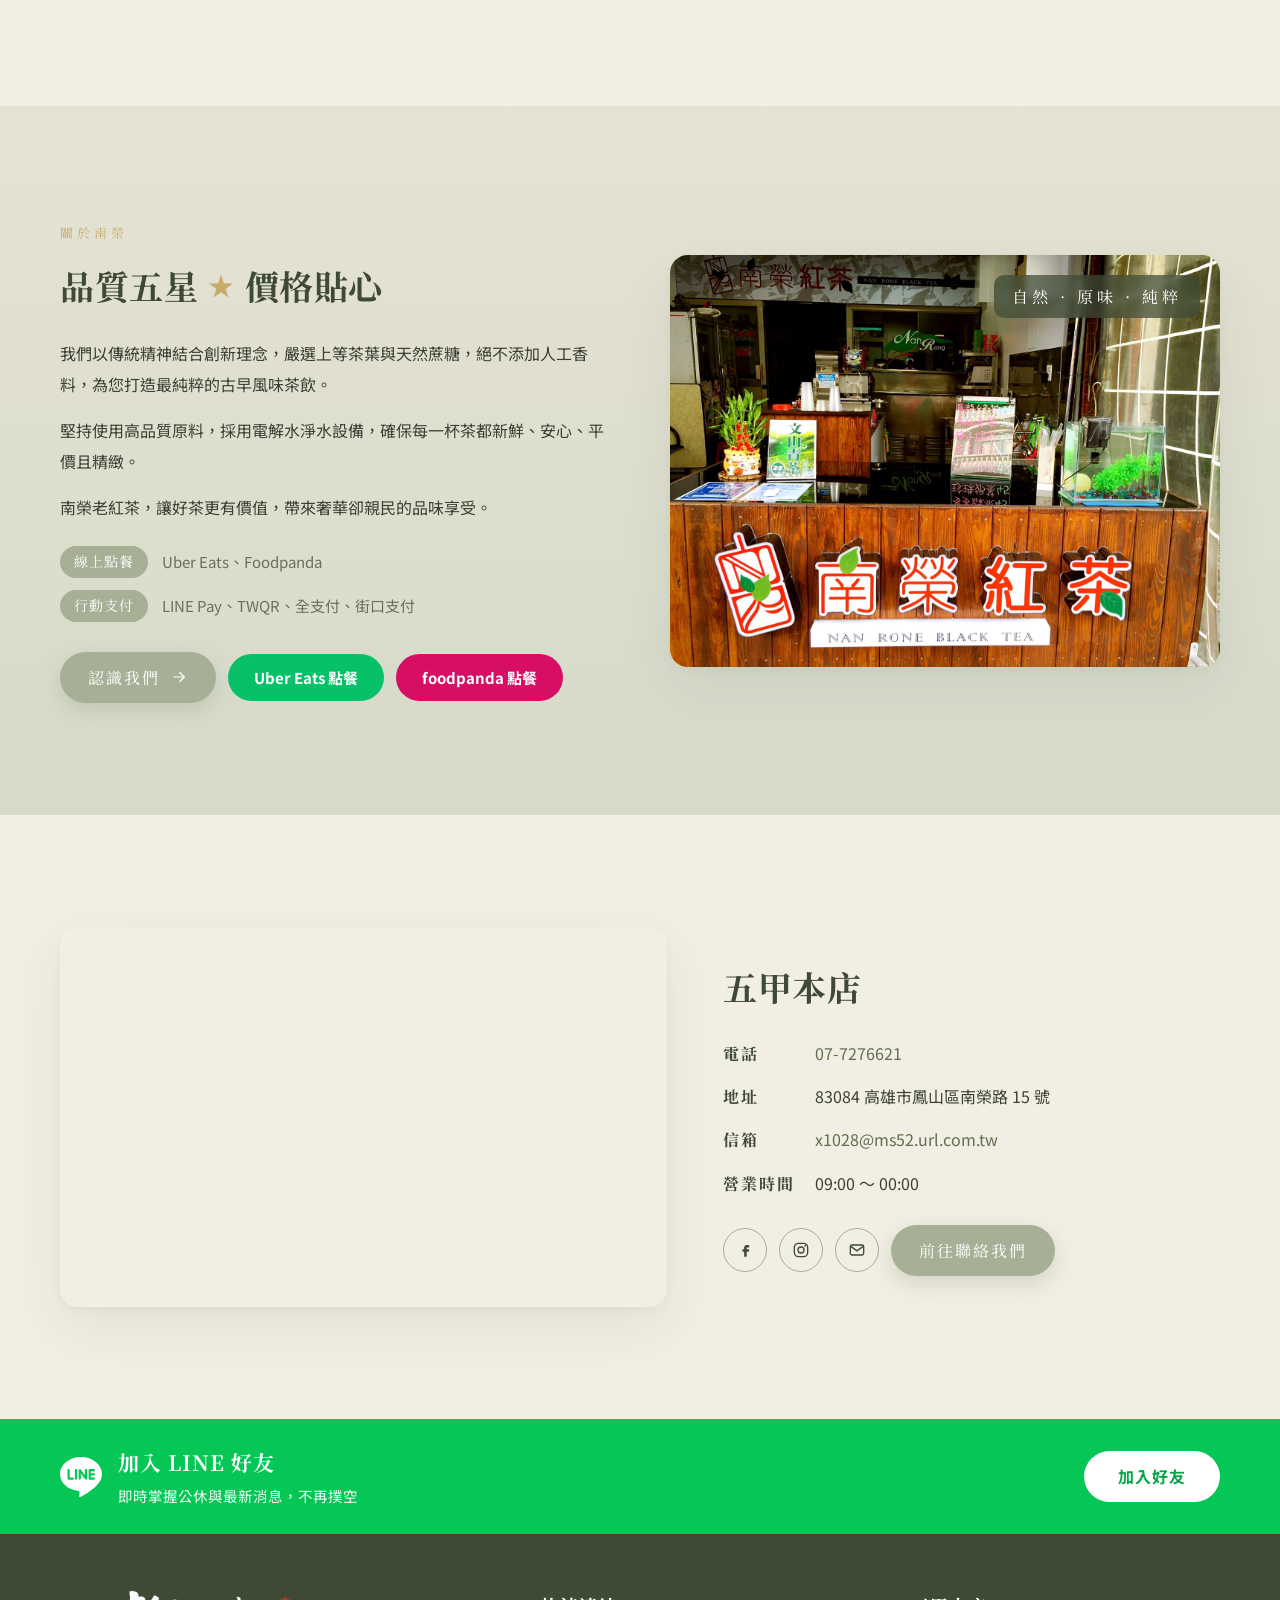
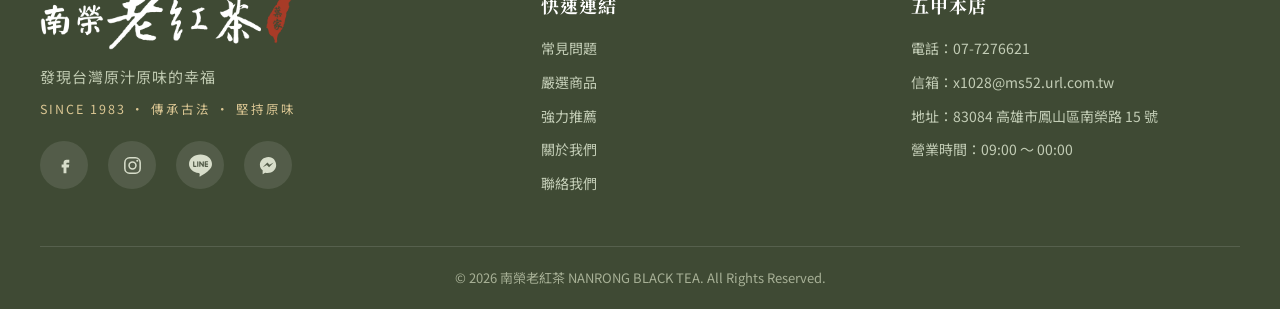
==== commit df445ba1: "feat: 首頁與聯絡頁新增 LINE 綠色橫幅 CTA（掌握公休） - LINE 品牌綠橫幅，引導加入好友以掌握公休與最新消息 - 置於首頁門市資訊後、聯絡頁交通指引後  Co-Authored-B" ====
--- a/index.html
+++ b/index.html
@@ -197,6 +197,20 @@
     </div>
   </section>
 
+  <!-- ===== LINE CTA 橫幅 ===== -->
+  <section class="line-cta">
+    <div class="line-cta-inner">
+      <span class="line-cta-brand">
+        <svg viewBox="0 0 24 24" width="42" height="42" aria-hidden="true" fill="#fff"><path fill-rule="evenodd" d="M19.365 9.863c.349 0 .63.285.63.631 0 .345-.281.63-.63.63H17.61v1.125h1.755c.349 0 .63.283.63.63 0 .344-.281.629-.63.629h-2.386c-.345 0-.627-.285-.627-.629V8.108c0-.345.282-.63.63-.63h2.386c.346 0 .627.285.627.63 0 .349-.281.63-.63.63H17.61v1.125h1.755zm-3.855 3.016c0 .27-.174.51-.432.596-.064.021-.133.031-.199.031-.211 0-.391-.09-.51-.25l-2.443-3.317v2.94c0 .344-.279.629-.631.629-.346 0-.626-.285-.626-.629V8.108c0-.27.173-.51.43-.595.06-.023.136-.033.194-.033.195 0 .375.104.495.254l2.462 3.33V8.108c0-.345.282-.63.63-.63.345 0 .63.285.63.63v4.771zm-5.741 0c0 .344-.282.629-.631.629-.345 0-.627-.285-.627-.629V8.108c0-.345.282-.63.63-.63.346 0 .628.285.628.63v4.771zm-2.466.629H4.917c-.345 0-.63-.285-.63-.629V8.108c0-.345.285-.63.63-.63.348 0 .63.285.63.63v4.141h1.756c.348 0 .629.283.629.63 0 .344-.282.629-.629.629M24 10.314C24 4.943 18.615.572 12 .572S0 4.943 0 10.314c0 4.811 4.27 8.842 10.035 9.608.391.082.923.258 1.058.59.12.301.079.766.038 1.08l-.164 1.02c-.045.301-.24 1.186 1.049.645 1.291-.539 6.916-4.078 9.436-6.975C23.176 14.393 24 12.458 24 10.314" /></svg>
+        <span class="line-cta-text">
+          <b>加入 LINE 好友</b>
+          <em>即時掌握公休與最新消息，不再撲空</em>
+        </span>
+      </span>
+      <a href="https://line.me/R/ti/p/@fdi7146q" target="_blank" rel="noopener" class="line-cta-btn">加入好友</a>
+    </div>
+  </section>
+
   <div id="site-footer"></div>
 
   <script src="js/layout.js"></script>
--- a/css/style.css
+++ b/css/style.css
@@ -523,6 +523,32 @@
 .cp-info{background:#faf9f2;border-radius:16px;padding:32px 30px;box-shadow:0 14px 34px rgba(61,74,53,.1);}
 .cp-store{font-family:var(--serif);font-size:24px;color:var(--green-deep);font-weight:700;letter-spacing:2px;margin-bottom:20px;}
 .cp-map{max-width:var(--content);margin:56px auto 0;height:420px;border-radius:18px;overflow:hidden;box-shadow:0 20px 44px rgba(61,74,53,.16);}
+.cp-transit{max-width:var(--content);margin:52px auto 0;}
+.cp-transit-title{font-family:var(--serif);font-size:22px;color:var(--green-deep);font-weight:700;letter-spacing:2px;margin-bottom:22px;text-align:center;}
+.cp-transit-list{display:grid;grid-template-columns:repeat(3,1fr);gap:20px;list-style:none;}
+.cp-transit-list li{display:flex;flex-direction:column;gap:10px;background:#faf9f2;border-radius:14px;padding:22px 24px;box-shadow:var(--shadow-sm);font-size:15.5px;color:var(--text);line-height:1.7;}
+.ct-tag{align-self:flex-start;font-family:var(--serif);font-size:13px;font-weight:700;color:#fff;background:var(--sage);padding:4px 15px;border-radius:16px;letter-spacing:1px;}
+@media(max-width:768px){.cp-transit-list{grid-template-columns:1fr;}}
+
+/* ===== LINE CTA 橫幅 ===== */
+.line-cta{background:#06C755;padding:26px 40px;}
+.line-cta-inner{max-width:var(--content);margin:0 auto;display:flex;align-items:center;justify-content:space-between;gap:20px;flex-wrap:wrap;}
+.line-cta-brand{display:flex;align-items:center;gap:16px;}
+.line-cta-brand svg{flex-shrink:0;}
+.line-cta-text{display:flex;flex-direction:column;gap:3px;color:#fff;}
+.line-cta-text b{font-family:var(--serif);font-size:21px;font-weight:700;letter-spacing:1px;}
+.line-cta-text em{font-style:normal;font-size:14.5px;opacity:.95;}
+.line-cta-btn{flex-shrink:0;background:#fff;color:#06a648;font-family:var(--sans);font-weight:700;font-size:16px;padding:12px 34px;border-radius:26px;letter-spacing:1px;transition:transform .2s,box-shadow .2s;}
+.line-cta-btn:hover{transform:translateY(-2px);box-shadow:0 8px 20px rgba(0,0,0,.18);}
+@media(max-width:600px){
+  .line-cta-inner{flex-direction:column;text-align:center;gap:16px;}
+  .line-cta-brand{flex-direction:column;gap:10px;}
+}
+
+/* ===== 404 ===== */
+.notfound{padding:60px 40px 100px;background:var(--cream);text-align:center;}
+.nf-inner{max-width:var(--content);margin:0 auto;}
+.nf-links{display:flex;justify-content:center;flex-wrap:wrap;gap:14px;}
 .cp-map iframe{width:100%;height:100%;border:0;display:block;}
 
 /* ===== News page ===== */
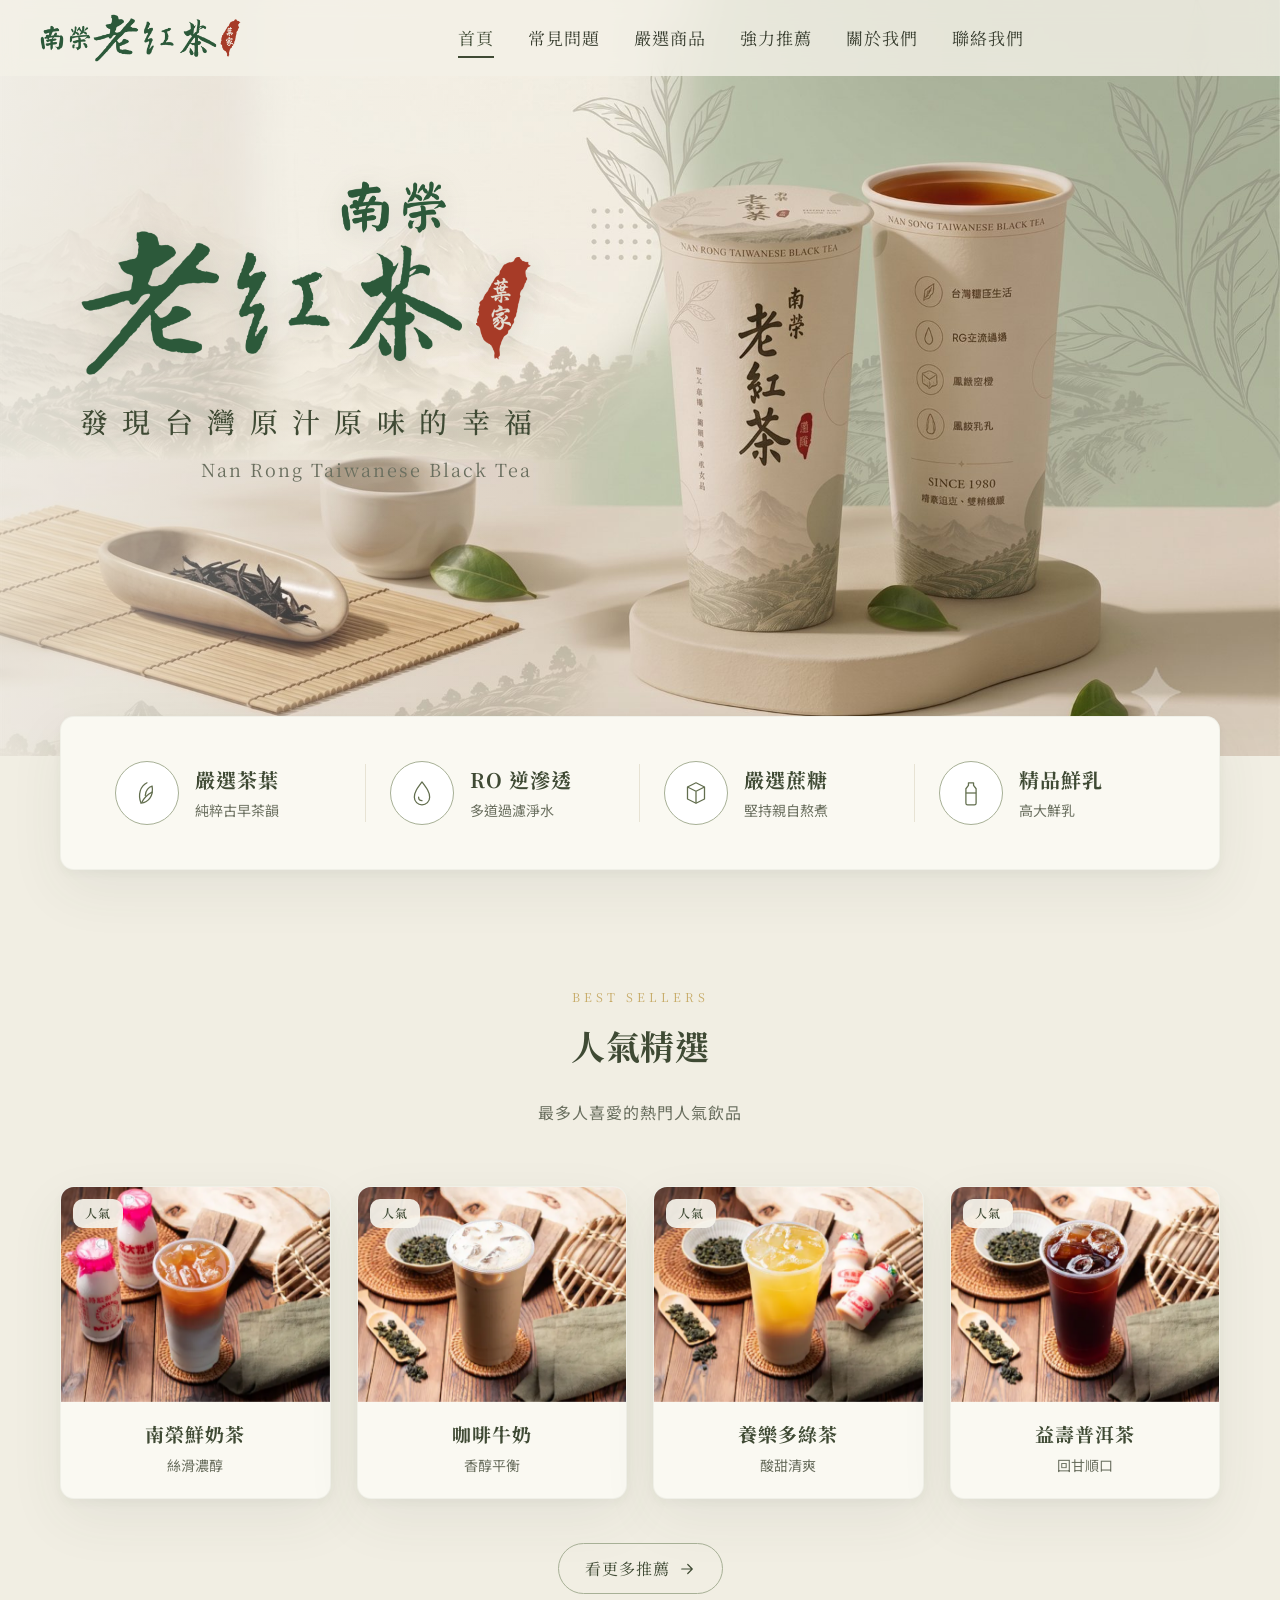
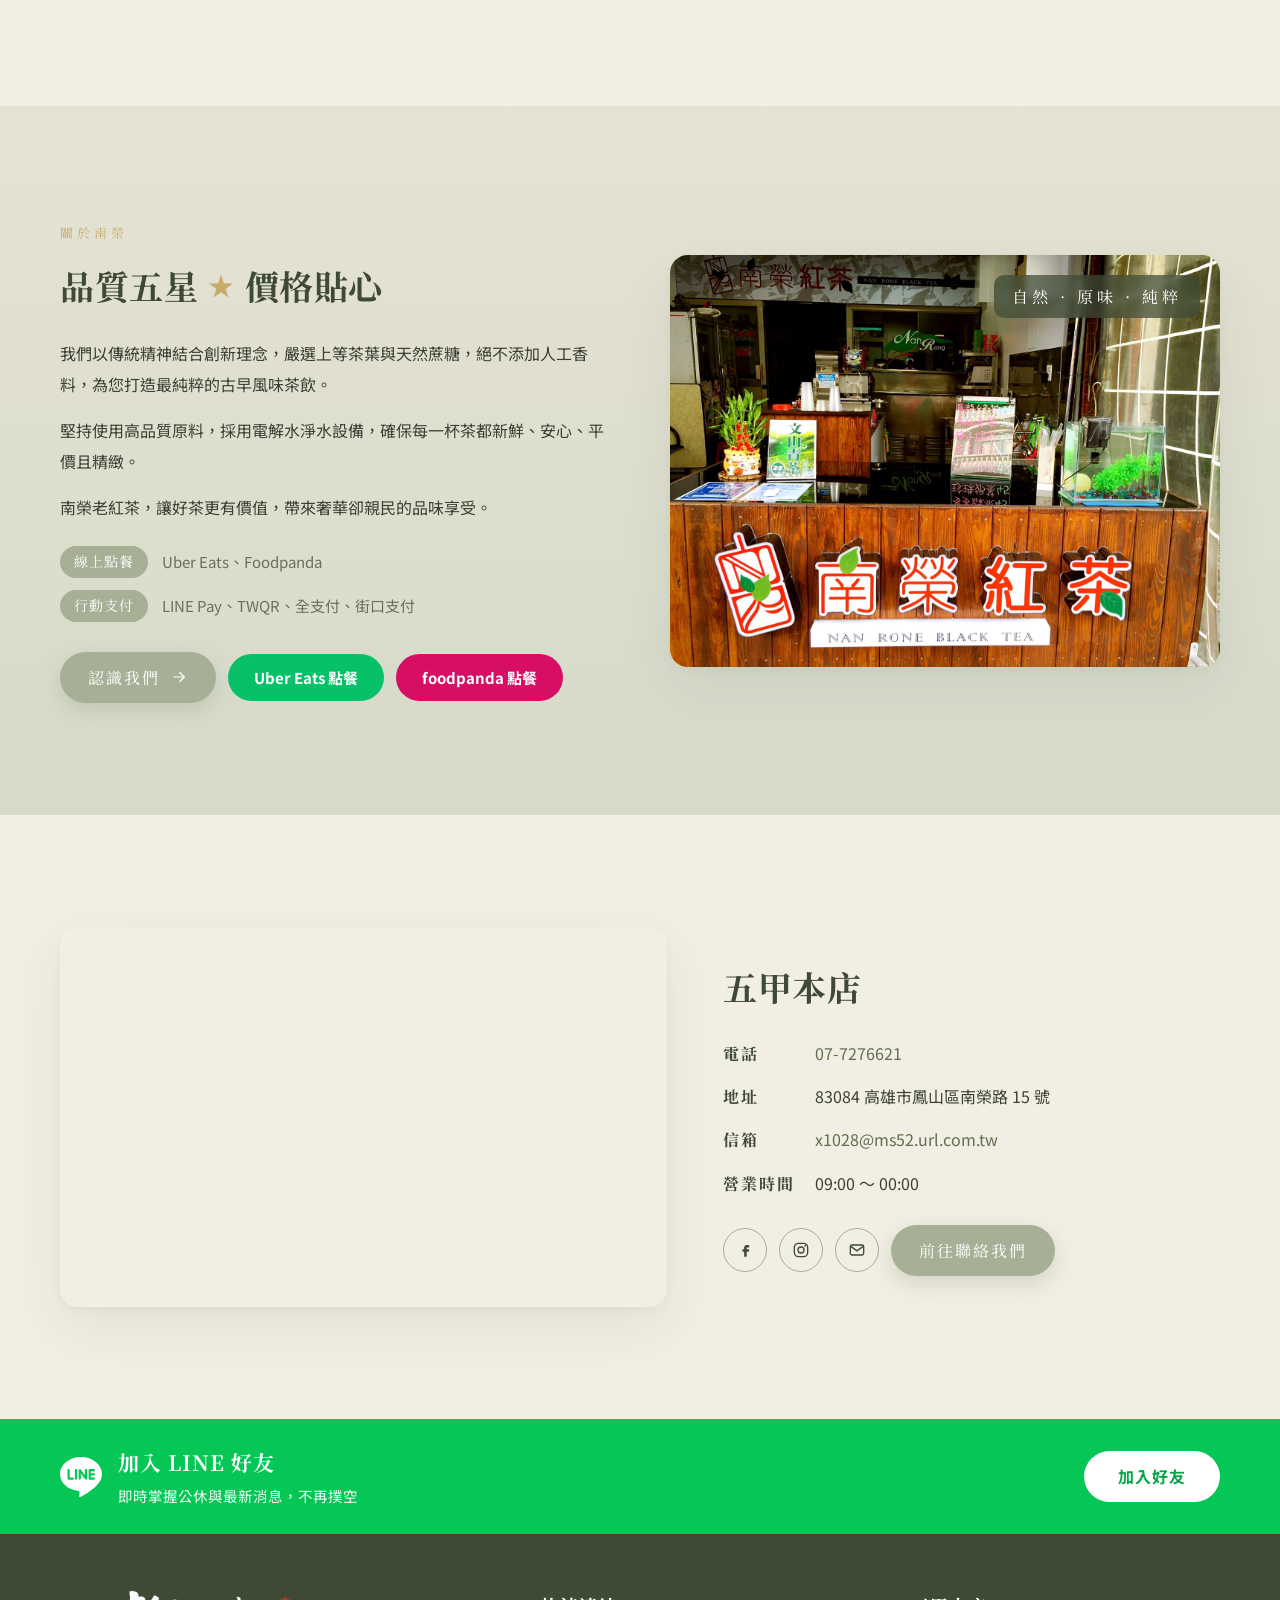
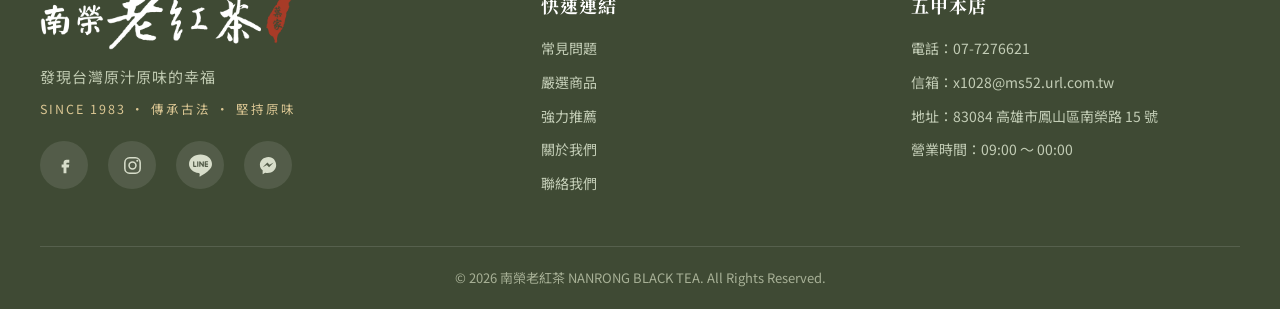
==== commit 42e67e62: "content: 鮮奶原料正名為高大鮮乳，飲品品名維持高大牧場鮮奶茶 Co-Authored-By: Claude Opus 4.8 (1M context) <noreply@anthropic.c" ====
--- a/index.html
+++ b/index.html
@@ -115,7 +115,7 @@
         </span>
         <div class="feature-text">
           <h3>精品鮮乳</h3>
-          <p>高大牧場鮮乳</p>
+          <p>高大鮮乳</p>
         </div>
       </div>
     </div>
